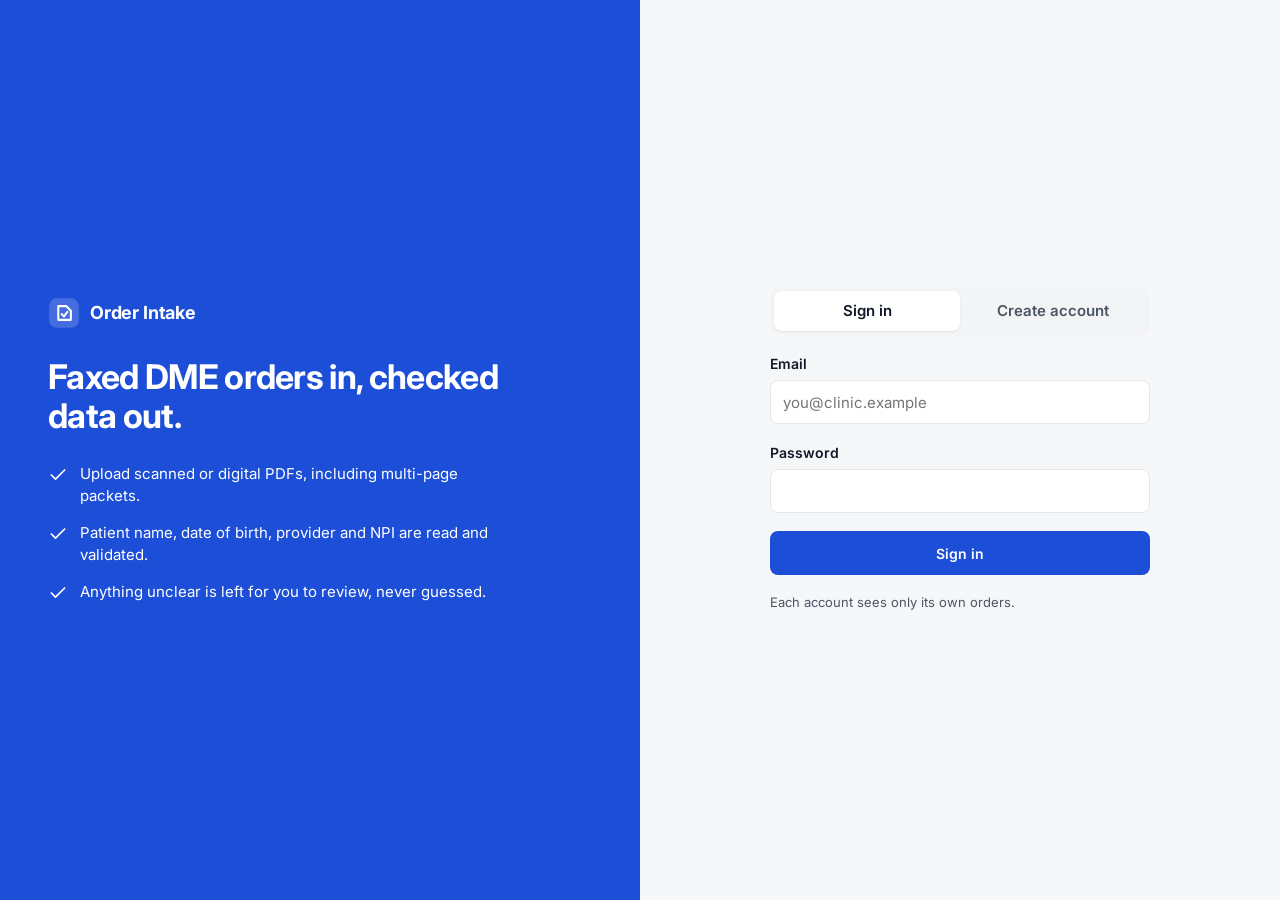
==== frontend/index.html @ 345f1b74 "Add working browser UI with real sign-in, orders, upload and review - Plain-JS frontend served by Fa" ====
<!doctype html>
<html lang="en">
<head>
<meta charset="utf-8">
<meta name="viewport" content="width=device-width, initial-scale=1">
<title>Order Intake</title>
<link rel="preconnect" href="https://fonts.googleapis.com">
<link href="https://fonts.googleapis.com/css2?family=Inter:wght@400;500;600;700&family=IBM+Plex+Mono:wght@400;500&display=swap" rel="stylesheet">
<link rel="stylesheet" href="styles.css">
</head>
<body>

<!-- ============ SIGN IN ============ -->
<section class="screen" id="signin" aria-label="Sign in">
  <div class="auth">
    <div class="side">
      <div class="brand" style="font-size:18px">
        <svg width="32" height="32" viewBox="0 0 28 28" fill="none" aria-hidden="true"><rect x="1" y="1" width="26" height="26" rx="7" fill="currentColor" opacity=".18"/><path d="M9 8h7l4 4v8H9z" stroke="currentColor" stroke-width="1.8" stroke-linejoin="round"/><path d="M12 15l2 2 3-4" stroke="currentColor" stroke-width="1.8" stroke-linecap="round" stroke-linejoin="round"/></svg>
        Order Intake
      </div>
      <h2>Faxed DME orders in, checked data out.</h2>
      <ul>
        <li><svg width="20" height="20" viewBox="0 0 24 24" fill="none" stroke="currentColor" stroke-width="2" stroke-linecap="round" stroke-linejoin="round" aria-hidden="true" style="flex:none;margin-top:2px"><path d="M20 6 9 17l-5-5"/></svg>Upload scanned or digital PDFs, including multi-page packets.</li>
        <li><svg width="20" height="20" viewBox="0 0 24 24" fill="none" stroke="currentColor" stroke-width="2" stroke-linecap="round" stroke-linejoin="round" aria-hidden="true" style="flex:none;margin-top:2px"><path d="M20 6 9 17l-5-5"/></svg>Patient name, date of birth, provider and NPI are read and validated.</li>
        <li><svg width="20" height="20" viewBox="0 0 24 24" fill="none" stroke="currentColor" stroke-width="2" stroke-linecap="round" stroke-linejoin="round" aria-hidden="true" style="flex:none;margin-top:2px"><path d="M20 6 9 17l-5-5"/></svg>Anything unclear is left for you to review, never guessed.</li>
      </ul>
    </div>
    <div class="form">
      <form id="authForm" novalidate aria-label="Sign in form">
        <div class="seg" role="tablist" aria-label="Account">
          <button type="button" role="tab" aria-selected="true" id="tabIn">Sign in</button>
          <button type="button" role="tab" aria-selected="false" id="tabUp">Create account</button>
        </div>
        <p class="formerr" id="authErr" role="alert" hidden></p>
        <div class="field" id="emField">
          <label for="em">Email</label>
          <input id="em" name="email" type="email" autocomplete="email" placeholder="you@clinic.example" aria-describedby="emErr">
          <span class="err" id="emErr" hidden></span>
        </div>
        <div class="field" id="pwField">
          <label for="pw">Password</label>
          <input id="pw" name="password" type="password" autocomplete="current-password" aria-describedby="pwErr pwHint">
          <span class="err" id="pwErr" hidden></span>
          <p class="hint" id="pwHint" hidden>At least 8 characters.</p>
        </div>
        <button class="btn btn-primary" type="submit" id="authBtn">Sign in</button>
        <p class="hint">Each account sees only its own orders.</p>
      </form>
    </div>
  </div>
</section>

<!-- ============ APP SHELL ============ -->
<div id="shell" hidden>
  <header class="topbar"><div class="wrap">
    <div class="brand">
      <svg width="28" height="28" viewBox="0 0 28 28" fill="none" aria-hidden="true"><rect x="1" y="1" width="26" height="26" rx="7" fill="var(--accent)"/><path d="M9 8h7l4 4v8H9z" stroke="#fff" stroke-width="1.8" stroke-linejoin="round"/><path d="M12 15l2 2 3-4" stroke="#fff" stroke-width="1.8" stroke-linecap="round" stroke-linejoin="round"/></svg>
      Order Intake
    </div>
    <nav aria-label="Account"><span id="who"></span><button type="button" class="linkbtn" id="signOut">Sign out</button></nav>
  </div></header>

  <!-- ORDERS -->
  <section class="screen" id="orders" aria-label="Orders">
    <main><div class="wrap stack">
      <div class="head">
        <div><h1>Orders</h1><p class="sub">Upload a faxed order and check what was read before it goes to billing.</p></div>
        <button class="btn btn-secondary" type="button" id="newManual">New order manually</button>
      </div>

      <div class="drop" id="drop">
        <div class="ico" id="dropIco"><svg width="26" height="26" viewBox="0 0 24 24" fill="none" stroke="currentColor" stroke-width="1.8" stroke-linecap="round" stroke-linejoin="round" aria-hidden="true"><path d="M12 16V4"/><path d="M7 9l5-5 5 5"/><path d="M4 16v3a1 1 0 0 0 1 1h14a1 1 0 0 0 1-1v-3"/></svg></div>
        <div class="txt" aria-live="polite"><p class="t1" id="dropTitle">Drop an order PDF here</p><p class="t2" id="dropSub">Scanned faxes and multi-page packets work. PDF only, up to 20 MB and 100 pages.</p></div>
        <label class="btn btn-primary filelabel" id="chooseBtn">Choose PDF<input type="file" accept="application/pdf,.pdf" id="file"></label>
      </div>

      <div class="card" style="overflow:hidden">
        <div class="tabs" role="tablist" aria-label="Filter by status" id="tabs"></div>
        <div class="tablebox">
          <table>
            <thead><tr><th scope="col">Patient</th><th scope="col">Date of birth</th><th scope="col">Ordering provider</th><th scope="col">NPI</th><th scope="col">Source</th><th scope="col">Status</th><th scope="col"><span class="sr">Actions</span></th></tr></thead>
            <tbody id="rows"></tbody>
          </table>
        </div>
        <p class="empty" id="empty" hidden></p>
      </div>
    </div></main>
  </section>

  <!-- REVIEW / EDIT -->
  <section class="screen" id="review" aria-label="Review order">
    <main><div class="wrap stack">
      <div class="head">
        <div>
          <button type="button" class="linkbtn" data-go="orders">← All orders</button>
          <h1 style="margin-top:8px"><span id="rvTitle">Order</span> <span class="pill" id="rvPill" style="vertical-align:middle;margin-left:8px"></span></h1>
          <p class="sub" id="rvSub"></p>
        </div>
      </div>

      <div class="banner" role="status" id="rvBanner" hidden>
        <svg width="20" height="20" viewBox="0 0 24 24" fill="none" stroke="currentColor" stroke-width="2" stroke-linecap="round" stroke-linejoin="round" aria-hidden="true" style="flex:none;margin-top:2px"><path d="M12 9v4"/><path d="M12 17h.01"/><path d="M10.3 3.9 1.8 18a2 2 0 0 0 1.7 3h17a2 2 0 0 0 1.7-3L13.7 3.9a2 2 0 0 0-3.4 0z"/></svg>
        <div><p style="font-weight:600" id="rvBannerTitle"></p><p style="font-size:14px" id="rvBannerText"></p></div>
      </div>

      <div class="split">
        <div class="card docpane" aria-label="Uploaded document" id="docPane">
          <iframe class="docframe" id="docFrame" title="Uploaded PDF" hidden></iframe>
          <div class="page" id="docPlaceholder">The original PDF is shown here right after upload. It isn't stored on the server.</div>
        </div>

        <form class="card fields" id="orderForm" novalidate aria-label="Order fields">
          <p class="formerr" id="formErr" role="alert" hidden></p>
          <h2 style="margin:0;font-size:18px">Patient</h2>
          <div class="grid2" id="grpPatient"></div>
          <div id="grpDob"></div>
          <h2 style="margin:8px 0 0;font-size:18px">Ordering provider</h2>
          <div id="grpProvider" class="stack" style="gap:20px"></div>
          <div class="actions">
            <button class="btn btn-danger" type="button" id="delBtn">Delete order</button>
            <div style="display:flex;gap:12px;flex-wrap:wrap">
              <button class="btn btn-secondary" type="button" data-go="orders">Cancel</button>
              <button class="btn btn-primary" type="submit" id="saveBtn">Save changes</button>
            </div>
          </div>
        </form>
      </div>
    </div></main>
  </section>
</div>

<div class="toast" id="toast" role="status" hidden></div>
<script src="app.js"></script>
</body>
</html>
---- frontend/styles.css ----
:root{
  --bg:#F6F7F9; --surface:#FFFFFF; --ink:#111827; --muted:#4B5563; --line:#E5E7EB; --line-soft:#F0F1F3;
  --accent:#1D4ED8; --accent-ink:#1E3A8A; --accent-soft:#EEF2FF; --accent-ring:#C7D2FE;
  --ok-bg:#DCFCE7; --ok-fg:#166534; --warn-bg:#FEF3C7; --warn-fg:#92400E; --warn-line:#F59E0B;
  --err-bg:#FEE2E2; --err-fg:#991B1B; --draft-bg:#F3F4F6; --draft-fg:#374151; --flag:#B45309;
}
@media (prefers-color-scheme: dark){
  :root:not([data-theme="light"]){
    --bg:#0F1115; --surface:#171A21; --ink:#F3F4F6; --muted:#A1A8B5; --line:#2A2F3A; --line-soft:#222731;
    --accent:#7AA2FF; --accent-ink:#A9C1FF; --accent-soft:#1C2540; --accent-ring:#33457A;
    --ok-bg:#12301F; --ok-fg:#86EFAC; --warn-bg:#3A2A0C; --warn-fg:#FCD34D; --warn-line:#D97706;
    --err-bg:#3B1515; --err-fg:#FCA5A5; --draft-bg:#252A33; --draft-fg:#D1D5DB; --flag:#FBBF24;
  }
}
:root[data-theme="dark"]{
  --bg:#0F1115; --surface:#171A21; --ink:#F3F4F6; --muted:#A1A8B5; --line:#2A2F3A; --line-soft:#222731;
  --accent:#7AA2FF; --accent-ink:#A9C1FF; --accent-soft:#1C2540; --accent-ring:#33457A;
  --ok-bg:#12301F; --ok-fg:#86EFAC; --warn-bg:#3A2A0C; --warn-fg:#FCD34D; --warn-line:#D97706;
  --err-bg:#3B1515; --err-fg:#FCA5A5; --draft-bg:#252A33; --draft-fg:#D1D5DB; --flag:#FBBF24;
}
*{box-sizing:border-box}
body{margin:0;background:var(--bg);color:var(--ink);font:15px/1.5 Inter,system-ui,sans-serif}
a{color:var(--accent)} a:hover{color:var(--accent-ink)}
.mono{font-family:'IBM Plex Mono',ui-monospace,monospace}
.wrap{max-width:1280px;margin:0 auto;padding:0 32px}
@media (max-width:640px){.wrap{padding:0 16px}}
.btn{height:44px;padding:0 18px;border-radius:8px;font:inherit;font-size:14px;font-weight:600;cursor:pointer;display:inline-flex;align-items:center;justify-content:center;gap:8px;text-decoration:none}
.btn-primary{background:var(--accent);color:#fff;border:0}
:root[data-theme="dark"] .btn-primary{color:#0F1115}
@media (prefers-color-scheme: dark){:root:not([data-theme="light"]) .btn-primary{color:#0F1115}}
.btn-secondary{background:var(--surface);color:var(--ink);border:1px solid var(--line)}
.btn-danger{background:transparent;color:var(--err-fg);border:1px solid var(--line)}
.card{background:var(--surface);border:1px solid var(--line);border-radius:12px}
.pill{display:inline-flex;align-items:center;gap:6px;padding:4px 10px;border-radius:999px;font-size:12px;font-weight:600;white-space:nowrap}
.pill::before{content:"";width:6px;height:6px;border-radius:3px;background:currentColor}
.ready{background:var(--ok-bg);color:var(--ok-fg)} .needs_review{background:var(--warn-bg);color:var(--warn-fg)} .draft{background:var(--draft-bg);color:var(--draft-fg)}
.sr{position:absolute;width:1px;height:1px;overflow:hidden;clip:rect(0 0 0 0)}

/* screen switcher (design-review only) */
.switcher{position:sticky;top:0;z-index:5;background:var(--ink);color:var(--bg)}
.switcher .wrap{display:flex;flex-wrap:wrap;align-items:center;gap:8px;padding-top:8px;padding-bottom:8px}
.switcher span{font-size:12px;font-weight:600;letter-spacing:.04em;text-transform:uppercase;opacity:.7;margin-right:8px}
.switcher button{height:32px;padding:0 12px;border-radius:6px;border:0;background:transparent;color:inherit;font:inherit;font-size:13px;font-weight:600;cursor:pointer}
.switcher button[aria-selected="true"]{background:var(--bg);color:var(--ink)}
.screen{display:none} .screen.on{display:block}

/* app header */
.topbar{background:var(--surface);border-bottom:1px solid var(--line)}
.topbar .wrap{display:flex;flex-wrap:wrap;align-items:center;justify-content:space-between;gap:16px;padding-top:14px;padding-bottom:14px}
.brand{display:flex;align-items:center;gap:10px;font-weight:700;font-size:16px;letter-spacing:-.01em}
.topbar nav{display:flex;align-items:center;gap:20px;font-size:14px;color:var(--muted)}

main{padding:32px 0 64px}
.stack{display:flex;flex-direction:column;gap:24px}
.head{display:flex;flex-wrap:wrap;align-items:flex-end;justify-content:space-between;gap:16px}
h1{margin:0;font-size:28px;font-weight:700;letter-spacing:-.02em}
.sub{margin:4px 0 0;color:var(--muted)}

.drop{border:2px dashed var(--accent-ring);border-radius:12px;background:var(--surface);padding:28px;display:flex;flex-wrap:wrap;align-items:center;gap:20px}
.drop.over{background:var(--accent-soft);border-color:var(--accent)}
.drop .ico{width:52px;height:52px;border-radius:12px;background:var(--accent-soft);display:flex;align-items:center;justify-content:center;flex:none;color:var(--accent)}
.drop .txt{flex:999 1 320px}
.drop p{margin:0}
.drop .t1{font-weight:600;font-size:16px} .drop .t2{font-size:14px;color:var(--muted)}
.filelabel{position:relative}
.filelabel input{position:absolute;inset:0;opacity:0;cursor:pointer}

.tabs{display:flex;flex-wrap:wrap;gap:4px;padding:12px 16px;border-bottom:1px solid var(--line)}
.tabs button{height:36px;padding:0 14px;border-radius:8px;border:0;background:transparent;color:var(--muted);font:inherit;font-size:14px;font-weight:600;cursor:pointer}
.tabs button[aria-selected="true"]{background:var(--accent-soft);color:var(--accent)}
.tabs .n{font-weight:500;opacity:.75;margin-left:4px}
.tablebox{overflow-x:auto}
table{width:100%;min-width:880px;border-collapse:collapse;font-size:14px}
th{text-align:left;color:var(--muted);font-size:12px;text-transform:uppercase;letter-spacing:.04em;font-weight:600;padding:12px 16px}
td{padding:14px 16px;border-top:1px solid var(--line-soft)}
td.flag{color:var(--flag);font-weight:500}
.empty{margin:0;padding:32px 16px;text-align:center;color:var(--muted)}

/* review */
.banner{display:flex;flex-wrap:wrap;gap:12px;align-items:flex-start;padding:16px 18px;border-radius:12px;background:var(--warn-bg);color:var(--warn-fg);border:1px solid var(--warn-line)}
.banner p{margin:0}
.split{display:flex;flex-wrap:wrap;gap:24px;align-items:flex-start}
.docpane{flex:1 1 420px;min-width:0;padding:16px;display:flex;flex-direction:column;gap:12px}
.page{aspect-ratio:8.5/11;border-radius:8px;background:repeating-linear-gradient(0deg,var(--line-soft) 0 1px,transparent 1px 22px),var(--bg);border:1px solid var(--line);display:flex;align-items:center;justify-content:center;color:var(--muted);font-size:14px;text-align:center;padding:24px}
.thumbs{display:flex;gap:8px}
.thumbs button{width:56px;height:72px;border-radius:6px;border:1px solid var(--line);background:var(--bg);font:inherit;font-size:12px;color:var(--muted);cursor:pointer}
.thumbs button[aria-current="true"]{border:2px solid var(--accent);color:var(--accent);font-weight:600}
.fields{flex:999 1 480px;min-width:0;padding:24px;display:flex;flex-direction:column;gap:20px}
.field{display:flex;flex-direction:column;gap:6px}
.field .row{display:flex;justify-content:space-between;align-items:center;gap:12px}
.field label{font-size:14px;font-weight:600}
.field input{height:44px;padding:0 12px;border-radius:8px;border:1px solid var(--line);background:var(--surface);color:var(--ink);font:inherit;font-size:15px}
.field input:focus{outline:2px solid var(--accent);outline-offset:1px}
.field.bad input{border-color:var(--warn-line);background:var(--warn-bg)}
.field .src{font-size:13px;color:var(--muted)}
.field .issue{font-size:13px;color:var(--warn-fg);font-weight:500}
.tag{font-size:12px;font-weight:600;padding:2px 8px;border-radius:999px}
.tag.ok{background:var(--ok-bg);color:var(--ok-fg)} .tag.miss{background:var(--warn-bg);color:var(--warn-fg)} .tag.err{background:var(--err-bg);color:var(--err-fg)}
.grid2{display:grid;grid-template-columns:repeat(2,minmax(0,1fr));gap:16px}
@media (max-width:560px){.grid2{grid-template-columns:minmax(0,1fr)}}
.actions{display:flex;flex-wrap:wrap;gap:12px;justify-content:space-between;border-top:1px solid var(--line);padding-top:20px}

/* sign in */
.auth{min-height:calc(100vh - 48px);display:flex;flex-wrap:wrap}
.auth .side{flex:1 1 420px;background:var(--accent);color:#fff;padding:64px 48px;display:flex;flex-direction:column;justify-content:center;gap:28px}
:root[data-theme="dark"] .auth .side{background:var(--accent-soft);color:var(--ink)}
@media (prefers-color-scheme: dark){:root:not([data-theme="light"]) .auth .side{background:var(--accent-soft);color:var(--ink)}}
.auth .side h2{margin:0;font-size:34px;line-height:1.15;letter-spacing:-.02em;max-width:460px}
.auth .side ul{margin:0;padding:0;list-style:none;display:flex;flex-direction:column;gap:14px;max-width:460px}
.auth .side li{display:flex;gap:12px;align-items:flex-start}
.auth .form{flex:1 1 420px;display:flex;align-items:center;justify-content:center;padding:48px 24px}
.auth form{width:100%;max-width:380px;display:flex;flex-direction:column;gap:18px}
.seg{display:grid;grid-template-columns:repeat(2,minmax(0,1fr));background:var(--draft-bg);border-radius:10px;padding:4px}
.seg button{height:40px;border:0;border-radius:8px;background:transparent;color:var(--muted);font:inherit;font-weight:600;cursor:pointer}
.seg button[aria-selected="true"]{background:var(--surface);color:var(--ink);box-shadow:0 1px 2px rgba(0,0,0,.08)}
.hint{font-size:13px;color:var(--muted);margin:0}

/* ---- live app additions ---- */
.auth{min-height:100vh}
.formerr{margin:0;padding:10px 12px;border-radius:8px;background:var(--err-bg);color:var(--err-fg);font-size:14px;font-weight:500}
.field .err{font-size:13px;color:var(--err-fg);font-weight:500}
.field.invalid input{border-color:var(--err-fg)}
.btn[disabled]{opacity:.6;cursor:progress}
.drop.busy{opacity:.8}
.spinner{width:18px;height:18px;border-radius:50%;border:2px solid currentColor;border-right-color:transparent;animation:spin .8s linear infinite;flex:none}
@keyframes spin{to{transform:rotate(360deg)}}
.toast{position:fixed;left:50%;bottom:24px;transform:translateX(-50%);background:var(--ink);color:var(--bg);padding:12px 18px;border-radius:10px;font-size:14px;font-weight:500;z-index:20;max-width:calc(100% - 32px)}
.docframe{width:100%;aspect-ratio:8.5/11;border:1px solid var(--line);border-radius:8px;background:var(--bg)}
.banner.ok{background:var(--ok-bg);color:var(--ok-fg);border-color:var(--ok-fg)}
.linkbtn{background:none;border:0;padding:0;font:inherit;font-size:14px;font-weight:600;color:var(--accent);cursor:pointer}
.linkbtn:hover{color:var(--accent-ink)}
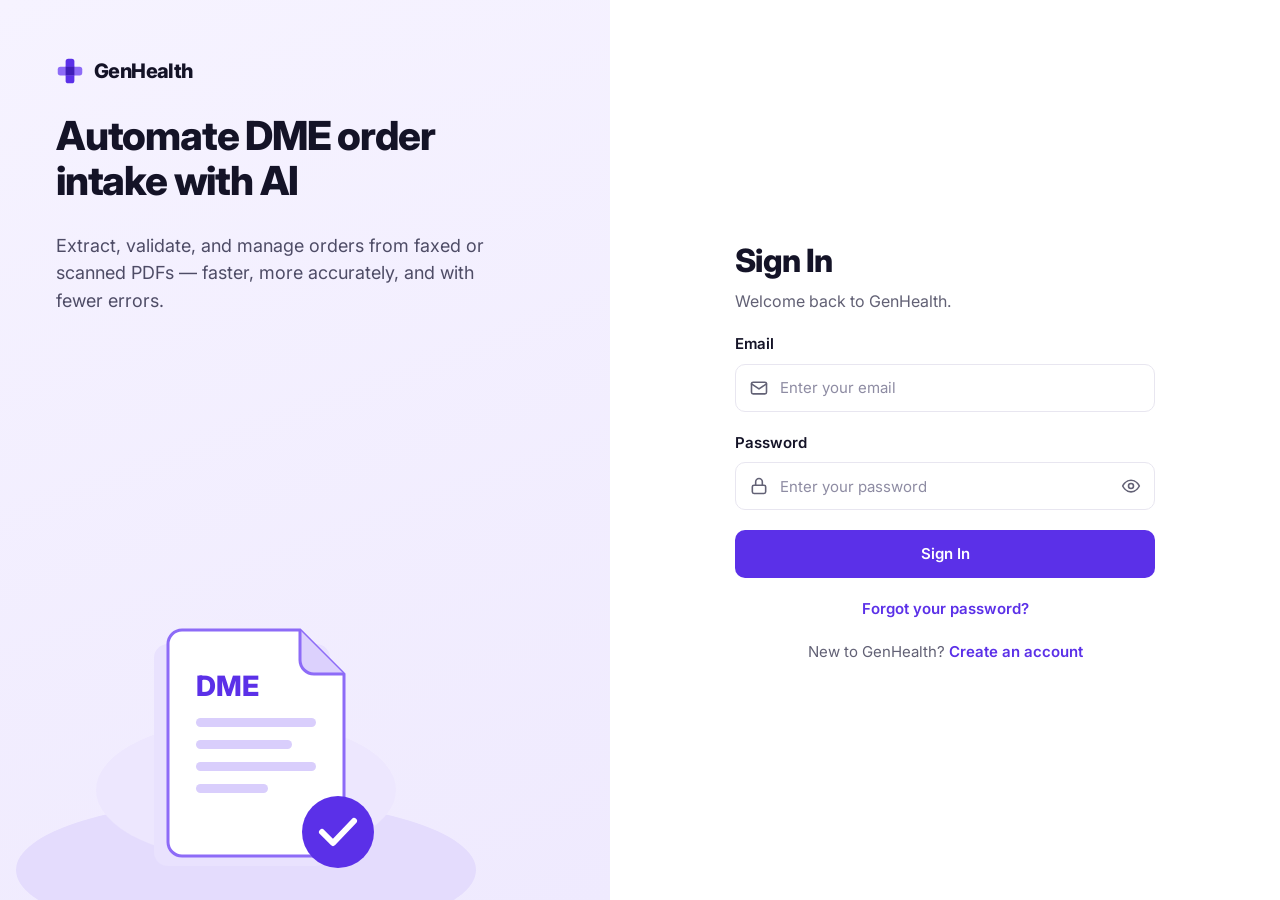
==== commit bf91f9fa: "Implement GenHealth UI design: sidebar app, dashboard, orders, upload, review - Sign in / create acc" ====
--- a/frontend/index.html
+++ b/frontend/index.html
@@ -3,130 +3,295 @@
 <head>
 <meta charset="utf-8">
 <meta name="viewport" content="width=device-width, initial-scale=1">
-<title>Order Intake</title>
+<title>GenHealth · Order Intake</title>
+<link rel="icon" href="data:image/svg+xml,%3Csvg xmlns='http://www.w3.org/2000/svg' viewBox='0 0 32 32'%3E%3Crect x='11' y='2' width='10' height='28' rx='3' fill='%235B30E8'/%3E%3Crect x='2' y='11' width='28' height='10' rx='3' fill='%238D6BF7'/%3E%3Crect x='11' y='11' width='10' height='10' fill='%233F1DB8'/%3E%3C/svg%3E">
 <link rel="preconnect" href="https://fonts.googleapis.com">
-<link href="https://fonts.googleapis.com/css2?family=Inter:wght@400;500;600;700&family=IBM+Plex+Mono:wght@400;500&display=swap" rel="stylesheet">
+<link rel="preconnect" href="https://fonts.gstatic.com" crossorigin>
+<link href="https://fonts.googleapis.com/css2?family=Inter:wght@400;500;600;700;800&family=IBM+Plex+Mono:wght@400;500&display=swap" rel="stylesheet">
 <link rel="stylesheet" href="styles.css">
 </head>
 <body>
 
-<!-- ============ SIGN IN ============ -->
-<section class="screen" id="signin" aria-label="Sign in">
-  <div class="auth">
-    <div class="side">
-      <div class="brand" style="font-size:18px">
-        <svg width="32" height="32" viewBox="0 0 28 28" fill="none" aria-hidden="true"><rect x="1" y="1" width="26" height="26" rx="7" fill="currentColor" opacity=".18"/><path d="M9 8h7l4 4v8H9z" stroke="currentColor" stroke-width="1.8" stroke-linejoin="round"/><path d="M12 15l2 2 3-4" stroke="currentColor" stroke-width="1.8" stroke-linecap="round" stroke-linejoin="round"/></svg>
-        Order Intake
-      </div>
-      <h2>Faxed DME orders in, checked data out.</h2>
-      <ul>
-        <li><svg width="20" height="20" viewBox="0 0 24 24" fill="none" stroke="currentColor" stroke-width="2" stroke-linecap="round" stroke-linejoin="round" aria-hidden="true" style="flex:none;margin-top:2px"><path d="M20 6 9 17l-5-5"/></svg>Upload scanned or digital PDFs, including multi-page packets.</li>
-        <li><svg width="20" height="20" viewBox="0 0 24 24" fill="none" stroke="currentColor" stroke-width="2" stroke-linecap="round" stroke-linejoin="round" aria-hidden="true" style="flex:none;margin-top:2px"><path d="M20 6 9 17l-5-5"/></svg>Patient name, date of birth, provider and NPI are read and validated.</li>
-        <li><svg width="20" height="20" viewBox="0 0 24 24" fill="none" stroke="currentColor" stroke-width="2" stroke-linecap="round" stroke-linejoin="round" aria-hidden="true" style="flex:none;margin-top:2px"><path d="M20 6 9 17l-5-5"/></svg>Anything unclear is left for you to review, never guessed.</li>
-      </ul>
-    </div>
-    <div class="form">
-      <form id="authForm" novalidate aria-label="Sign in form">
-        <div class="seg" role="tablist" aria-label="Account">
-          <button type="button" role="tab" aria-selected="true" id="tabIn">Sign in</button>
-          <button type="button" role="tab" aria-selected="false" id="tabUp">Create account</button>
-        </div>
-        <p class="formerr" id="authErr" role="alert" hidden></p>
-        <div class="field" id="emField">
-          <label for="em">Email</label>
-          <input id="em" name="email" type="email" autocomplete="email" placeholder="you@clinic.example" aria-describedby="emErr">
-          <span class="err" id="emErr" hidden></span>
-        </div>
-        <div class="field" id="pwField">
-          <label for="pw">Password</label>
-          <input id="pw" name="password" type="password" autocomplete="current-password" aria-describedby="pwErr pwHint">
-          <span class="err" id="pwErr" hidden></span>
-          <p class="hint" id="pwHint" hidden>At least 8 characters.</p>
-        </div>
-        <button class="btn btn-primary" type="submit" id="authBtn">Sign in</button>
-        <p class="hint">Each account sees only its own orders.</p>
-      </form>
-    </div>
+<!-- ======================= SIGN IN ======================= -->
+<section class="auth" id="v-signin" hidden>
+  <div class="auth-art">
+    <div class="brand" data-logo>GenHealth</div>
+    <h1>Automate DME order intake with AI</h1>
+    <p>Extract, validate, and manage orders from faxed or scanned PDFs — faster, more accurately, and with fewer errors.</p>
+    <svg class="illus" viewBox="0 0 440 300" aria-hidden="true">
+      <ellipse cx="190" cy="270" rx="230" ry="70" fill="#E4DCFD"/>
+      <ellipse cx="190" cy="190" rx="150" ry="70" fill="#EDE7FE"/>
+      <rect x="112" y="34" width="176" height="222" rx="14" fill="#E9E2FE" transform="translate(-14 10)"/>
+      <path d="M126 30h118l44 44v168a14 14 0 0 1-14 14H126a14 14 0 0 1-14-14V44a14 14 0 0 1 14-14z" fill="#FFFFFF" stroke="#8D6BF7" stroke-width="3"/>
+      <path d="M244 30v30a14 14 0 0 0 14 14h30" fill="#DCD1FD" stroke="#8D6BF7" stroke-width="3" stroke-linejoin="round"/>
+      <text x="140" y="96" font-family="Inter, sans-serif" font-weight="800" font-size="28" fill="#5B30E8">DME</text>
+      <rect x="140" y="118" width="120" height="9" rx="4.5" fill="#D9CEFC"/>
+      <rect x="140" y="140" width="96" height="9" rx="4.5" fill="#D9CEFC"/>
+      <rect x="140" y="162" width="120" height="9" rx="4.5" fill="#D9CEFC"/>
+      <rect x="140" y="184" width="72" height="9" rx="4.5" fill="#D9CEFC"/>
+      <circle cx="282" cy="232" r="36" fill="#5B30E8"/>
+      <path d="M266 232l11 11 21-22" fill="none" stroke="#FFFFFF" stroke-width="6" stroke-linecap="round" stroke-linejoin="round"/>
+    </svg>
+  </div>
+  <div class="auth-form">
+    <form id="f-signin" novalidate aria-labelledby="signin-h">
+      <div><h2 id="signin-h">Sign In</h2><p class="lead">Welcome back to GenHealth.</p></div>
+      <p class="formerr" id="si-err" role="alert" hidden></p>
+      <div class="field" id="si-email-f">
+        <label for="si-email">Email</label>
+        <div class="inwrap"><i data-icon="mail" class="lead-ic"></i><input class="input has-lead" id="si-email" type="email" autocomplete="email" placeholder="Enter your email" aria-describedby="si-email-e"></div>
+        <span class="err" id="si-email-e" hidden></span>
+      </div>
+      <div class="field" id="si-pw-f">
+        <label for="si-pw">Password</label>
+        <div class="inwrap"><i data-icon="lock" class="lead-ic"></i><input class="input has-lead has-trail" id="si-pw" type="password" autocomplete="current-password" placeholder="Enter your password" aria-describedby="si-pw-e"><button type="button" class="ghostbtn trail" data-reveal="si-pw" aria-label="Show password"><i data-icon="eye"></i></button></div>
+        <span class="err" id="si-pw-e" hidden></span>
+      </div>
+      <button class="btn btn-primary btn-block" type="submit" id="si-btn">Sign In</button>
+      <p class="auth-foot"><button type="button" class="linkbtn" id="forgot" style="font-size:15px">Forgot your password?</button></p>
+      <p class="formnote" id="forgot-note" hidden>Password reset by email isn't part of this MVP. Ask your administrator to reset your account, or create a new one.</p>
+      <p class="auth-foot">New to GenHealth? <a href="#/signup" style="font-weight:600">Create an account</a></p>
+    </form>
   </div>
 </section>
 
-<!-- ============ APP SHELL ============ -->
-<div id="shell" hidden>
-  <header class="topbar"><div class="wrap">
-    <div class="brand">
-      <svg width="28" height="28" viewBox="0 0 28 28" fill="none" aria-hidden="true"><rect x="1" y="1" width="26" height="26" rx="7" fill="var(--accent)"/><path d="M9 8h7l4 4v8H9z" stroke="#fff" stroke-width="1.8" stroke-linejoin="round"/><path d="M12 15l2 2 3-4" stroke="#fff" stroke-width="1.8" stroke-linecap="round" stroke-linejoin="round"/></svg>
-      Order Intake
+<!-- ======================= SIGN UP ======================= -->
+<section class="auth" id="v-signup" hidden>
+  <div class="auth-art">
+    <div class="brand" data-logo>GenHealth</div>
+    <h1>Create your GenHealth account</h1>
+    <p>Start automating DME order intake with AI in minutes.</p>
+    <svg class="illus" viewBox="0 0 440 300" aria-hidden="true">
+      <ellipse cx="200" cy="280" rx="230" ry="60" fill="#E4DCFD"/>
+      <rect x="82" y="92" width="236" height="150" rx="14" fill="#F7F5FF" stroke="#8D6BF7" stroke-width="3"/>
+      <rect x="96" y="106" width="208" height="122" rx="6" fill="#EFEAFE"/>
+      <path d="M58 250h284l-18 18H76z" fill="#B9A6FA"/>
+      <rect x="40" y="244" width="320" height="10" rx="5" fill="#8D6BF7"/>
+      <path d="M160 52h70l30 30v110a10 10 0 0 1-10 10H160a10 10 0 0 1-10-10V62a10 10 0 0 1 10-10z" fill="#FFFFFF" stroke="#8D6BF7" stroke-width="3"/>
+      <path d="M230 52v22a8 8 0 0 0 8 8h22" fill="#DCD1FD" stroke="#8D6BF7" stroke-width="3" stroke-linejoin="round"/>
+      <text x="168" y="104" font-family="Inter, sans-serif" font-weight="800" font-size="22" fill="#5B30E8">DME</text>
+      <rect x="168" y="120" width="72" height="7" rx="3.5" fill="#D9CEFC"/>
+      <rect x="168" y="136" width="58" height="7" rx="3.5" fill="#D9CEFC"/>
+      <rect x="168" y="152" width="72" height="7" rx="3.5" fill="#D9CEFC"/>
+      <circle cx="262" cy="196" r="26" fill="#5B30E8"/>
+      <path d="M262 208v-24M252 194l10-10 10 10" fill="none" stroke="#FFFFFF" stroke-width="4.5" stroke-linecap="round" stroke-linejoin="round"/>
+      <path d="M284 40l-6 14M302 56l-14 6M296 32l-4 8" stroke="#8D6BF7" stroke-width="4" stroke-linecap="round"/>
+    </svg>
+  </div>
+  <div class="auth-form">
+    <form id="f-signup" novalidate aria-labelledby="signup-h">
+      <div><h2 id="signup-h">Create Account</h2><p class="lead">Get started with GenHealth.</p></div>
+      <p class="formerr" id="su-err" role="alert" hidden></p>
+      <div class="field" id="su-email-f">
+        <label for="su-email">Email</label>
+        <div class="inwrap"><i data-icon="mail" class="lead-ic"></i><input class="input has-lead" id="su-email" type="email" autocomplete="email" placeholder="Enter your email" aria-describedby="su-email-e"></div>
+        <span class="err" id="su-email-e" hidden></span>
+      </div>
+      <div class="field" id="su-pw-f">
+        <label for="su-pw">Password</label>
+        <div class="inwrap"><i data-icon="lock" class="lead-ic"></i><input class="input has-lead has-trail" id="su-pw" type="password" autocomplete="new-password" placeholder="Create a password" aria-describedby="su-pw-e su-rule"><button type="button" class="ghostbtn trail" data-reveal="su-pw" aria-label="Show password"><i data-icon="eye"></i></button></div>
+        <span class="err" id="su-pw-e" hidden></span>
+      </div>
+      <div class="field" id="su-pw2-f">
+        <label for="su-pw2">Confirm Password</label>
+        <div class="inwrap"><i data-icon="lock" class="lead-ic"></i><input class="input has-lead has-trail" id="su-pw2" type="password" autocomplete="new-password" placeholder="Confirm your password" aria-describedby="su-pw2-e"><button type="button" class="ghostbtn trail" data-reveal="su-pw2" aria-label="Show password"><i data-icon="eye"></i></button></div>
+        <span class="err" id="su-pw2-e" hidden></span>
+      </div>
+      <p class="rule" id="su-rule">Use at least 8 characters with a letter, number, and symbol.</p>
+      <button class="btn btn-primary btn-block" type="submit" id="su-btn">Create Account</button>
+      <p class="auth-foot">Already have an account? <a href="#/signin" style="font-weight:600">Sign In</a></p>
+    </form>
+  </div>
+</section>
+
+<!-- ======================= APP ======================= -->
+<div class="app" id="app" hidden>
+  <aside class="sidebar">
+    <div class="brand" data-logo>GenHealth</div>
+    <nav class="nav" aria-label="Main">
+      <a href="#/dashboard" data-nav="dashboard"><i data-icon="home"></i>Dashboard</a>
+      <a href="#/orders" data-nav="orders"><i data-icon="orders"></i>Orders</a>
+      <a href="#/upload" data-nav="upload"><i data-icon="upload"></i>Upload Order</a>
+      <a href="#/settings" data-nav="settings"><i data-icon="settings"></i>Settings</a>
+    </nav>
+    <div class="userchip">
+      <button type="button" id="userBtn" aria-haspopup="menu" aria-expanded="false">
+        <span class="avatar" id="uAvatar"></span>
+        <span class="who"><b id="uName"></b><span id="uEmail"></span></span>
+        <i data-icon="chevDown" class="chev" data-size="16"></i>
+      </button>
+      <div class="menu" id="userMenu" role="menu" hidden>
+        <a href="#/settings" role="menuitem"><i data-icon="settings" data-size="16"></i>Settings</a>
+        <button type="button" role="menuitem" class="danger" id="signOut"><i data-icon="logout" data-size="16"></i>Sign out</button>
+      </div>
     </div>
-    <nav aria-label="Account"><span id="who"></span><button type="button" class="linkbtn" id="signOut">Sign out</button></nav>
-  </div></header>
-
-  <!-- ORDERS -->
-  <section class="screen" id="orders" aria-label="Orders">
-    <main><div class="wrap stack">
-      <div class="head">
-        <div><h1>Orders</h1><p class="sub">Upload a faxed order and check what was read before it goes to billing.</p></div>
-        <button class="btn btn-secondary" type="button" id="newManual">New order manually</button>
-      </div>
-
-      <div class="drop" id="drop">
-        <div class="ico" id="dropIco"><svg width="26" height="26" viewBox="0 0 24 24" fill="none" stroke="currentColor" stroke-width="1.8" stroke-linecap="round" stroke-linejoin="round" aria-hidden="true"><path d="M12 16V4"/><path d="M7 9l5-5 5 5"/><path d="M4 16v3a1 1 0 0 0 1 1h14a1 1 0 0 0 1-1v-3"/></svg></div>
-        <div class="txt" aria-live="polite"><p class="t1" id="dropTitle">Drop an order PDF here</p><p class="t2" id="dropSub">Scanned faxes and multi-page packets work. PDF only, up to 20 MB and 100 pages.</p></div>
-        <label class="btn btn-primary filelabel" id="chooseBtn">Choose PDF<input type="file" accept="application/pdf,.pdf" id="file"></label>
-      </div>
-
-      <div class="card" style="overflow:hidden">
-        <div class="tabs" role="tablist" aria-label="Filter by status" id="tabs"></div>
+  </aside>
+
+  <main class="main" id="main">
+    <!-- DASHBOARD -->
+    <section class="view" id="v-dashboard" hidden aria-labelledby="dash-h">
+      <div class="pagehead">
+        <div><h1 id="dash-h">Dashboard</h1><p class="sub">An overview of your order intake.</p></div>
+        <a class="btn btn-primary" href="#/upload"><i data-icon="plus" data-size="18"></i>Upload Order</a>
+      </div>
+      <div class="stats" id="dash-stats"></div>
+      <div class="two">
+        <div class="card panel">
+          <h2>Needs your review <a href="#/orders?status=needs_review">View all</a></h2>
+          <ul class="olist" id="dash-review"></ul>
+        </div>
+        <div class="card panel">
+          <h2>Recent orders <a href="#/orders">View all</a></h2>
+          <ul class="olist" id="dash-recent"></ul>
+        </div>
+      </div>
+    </section>
+
+    <!-- ORDERS -->
+    <section class="view" id="v-orders" hidden aria-labelledby="orders-h">
+      <div class="pagehead">
+        <div><h1 id="orders-h">Orders</h1><p class="sub">DME orders extracted from fax or PDF documents.</p></div>
+        <a class="btn btn-primary" href="#/upload"><i data-icon="plus" data-size="18"></i>Upload Order</a>
+      </div>
+      <div class="stats" id="ord-stats"></div>
+      <div class="toolbar">
+        <label class="search"><span class="sr">Search orders</span><i data-icon="search" data-size="18"></i><input type="search" id="ord-q" placeholder="Search by patient, provider, NPI or order ID…" autocomplete="off"></label>
+        <div class="selwrap"><label class="sr" for="ord-status">Status</label>
+          <select class="select" id="ord-status">
+            <option value="">All Status</option><option value="ready">Ready</option><option value="needs_review">Needs Review</option>
+            <option value="processing">In Process</option><option value="draft">Draft</option><option value="failed">Failed</option>
+          </select><i data-icon="chevDown" class="chev" data-size="16"></i></div>
+        <div class="selwrap"><i data-icon="calendar" class="lead-ic" data-size="16"></i><label class="sr" for="ord-days">Date range</label>
+          <select class="select has-lead" id="ord-days">
+            <option value="7">Last 7 days</option><option value="30" selected>Last 30 days</option><option value="90">Last 90 days</option><option value="">All time</option>
+          </select><i data-icon="chevDown" class="chev" data-size="16"></i></div>
+      </div>
+      <div class="card tablecard">
         <div class="tablebox">
           <table>
-            <thead><tr><th scope="col">Patient</th><th scope="col">Date of birth</th><th scope="col">Ordering provider</th><th scope="col">NPI</th><th scope="col">Source</th><th scope="col">Status</th><th scope="col"><span class="sr">Actions</span></th></tr></thead>
-            <tbody id="rows"></tbody>
+            <thead><tr><th scope="col">Order ID</th><th scope="col">Patient</th><th scope="col">Provider</th><th scope="col">Order Date</th><th scope="col">Status</th><th scope="col"><span class="sr">Actions</span></th></tr></thead>
+            <tbody id="ord-rows"></tbody>
           </table>
         </div>
-        <p class="empty" id="empty" hidden></p>
-      </div>
-    </div></main>
-  </section>
-
-  <!-- REVIEW / EDIT -->
-  <section class="screen" id="review" aria-label="Review order">
-    <main><div class="wrap stack">
-      <div class="head">
+        <div class="emptystate" id="ord-empty" hidden></div>
+        <div class="tfoot"><span id="ord-showing" aria-live="polite"></span><div class="pager" id="ord-pager"></div></div>
+      </div>
+    </section>
+
+    <!-- UPLOAD -->
+    <section class="view" id="v-upload" hidden aria-labelledby="up-h">
+      <div class="pagehead">
+        <div><h1 id="up-h">Upload Order</h1><p class="sub">Upload faxed or scanned DME order PDFs. Fields are extracted automatically, then you review them.</p></div>
+      </div>
+      <div class="dropzone" id="drop">
+        <div class="bub"><i data-icon="cloudUp" data-size="30"></i></div>
+        <h2>Drag and drop order PDFs here</h2>
+        <p>Scanned faxes and multi-page packets work. PDF only, up to 20 MB and 100 pages each.</p>
+        <label class="btn btn-primary filelabel"><i data-icon="upload" data-size="18"></i>Choose files<input type="file" id="up-file" accept="application/pdf,.pdf" multiple></label>
+      </div>
+      <div class="card" id="up-card" hidden>
+        <div class="panel" style="padding-bottom:4px"><h2>Uploads this session</h2></div>
+        <ul class="queue" id="up-queue" aria-live="polite"></ul>
+      </div>
+    </section>
+
+    <!-- REVIEW -->
+    <section class="view" id="v-review" hidden aria-labelledby="rv-h">
+      <div class="pagehead">
         <div>
-          <button type="button" class="linkbtn" data-go="orders">← All orders</button>
-          <h1 style="margin-top:8px"><span id="rvTitle">Order</span> <span class="pill" id="rvPill" style="vertical-align:middle;margin-left:8px"></span></h1>
-          <p class="sub" id="rvSub"></p>
-        </div>
-      </div>
-
-      <div class="banner" role="status" id="rvBanner" hidden>
-        <svg width="20" height="20" viewBox="0 0 24 24" fill="none" stroke="currentColor" stroke-width="2" stroke-linecap="round" stroke-linejoin="round" aria-hidden="true" style="flex:none;margin-top:2px"><path d="M12 9v4"/><path d="M12 17h.01"/><path d="M10.3 3.9 1.8 18a2 2 0 0 0 1.7 3h17a2 2 0 0 0 1.7-3L13.7 3.9a2 2 0 0 0-3.4 0z"/></svg>
-        <div><p style="font-weight:600" id="rvBannerTitle"></p><p style="font-size:14px" id="rvBannerText"></p></div>
-      </div>
-
-      <div class="split">
-        <div class="card docpane" aria-label="Uploaded document" id="docPane">
-          <iframe class="docframe" id="docFrame" title="Uploaded PDF" hidden></iframe>
-          <div class="page" id="docPlaceholder">The original PDF is shown here right after upload. It isn't stored on the server.</div>
-        </div>
-
-        <form class="card fields" id="orderForm" novalidate aria-label="Order fields">
-          <p class="formerr" id="formErr" role="alert" hidden></p>
-          <h2 style="margin:0;font-size:18px">Patient</h2>
-          <div class="grid2" id="grpPatient"></div>
-          <div id="grpDob"></div>
-          <h2 style="margin:8px 0 0;font-size:18px">Ordering provider</h2>
-          <div id="grpProvider" class="stack" style="gap:20px"></div>
-          <div class="actions">
-            <button class="btn btn-danger" type="button" id="delBtn">Delete order</button>
-            <div style="display:flex;gap:12px;flex-wrap:wrap">
-              <button class="btn btn-secondary" type="button" data-go="orders">Cancel</button>
-              <button class="btn btn-primary" type="submit" id="saveBtn">Save changes</button>
+          <nav class="crumbs" aria-label="Breadcrumb"><a href="#/orders"><i data-icon="arrowLeft" data-size="16"></i>Orders</a><span aria-hidden="true">/</span><b id="rv-crumb"></b></nav>
+          <h1 id="rv-h">Review Order</h1>
+          <p class="sub" id="rv-sub">Verify the extracted information before saving.</p>
+        </div>
+        <span id="rv-status"></span>
+      </div>
+
+      <div class="review">
+        <div style="display:flex;flex-direction:column;gap:16px;min-width:0">
+          <div class="card statecard" id="rv-processing" hidden>
+            <span class="spinner lg" aria-hidden="true"></span>
+            <h2>Reading the document…</h2>
+            <p>Patient and provider details are being extracted and checked. This page updates automatically, usually within a minute.</p>
+          </div>
+          <div class="card statecard" id="rv-failed" hidden>
+            <i data-icon="xCircle" data-size="40" style="color:var(--err)"></i>
+            <h2>Extraction failed</h2>
+            <p id="rv-failed-msg"></p>
+            <div style="display:flex;gap:12px;flex-wrap:wrap;justify-content:center">
+              <button type="button" class="btn btn-primary" id="rv-retry"><i data-icon="refresh" data-size="18"></i>Retry extraction</button>
+              <button type="button" class="btn btn-outline" id="rv-manual">Enter manually</button>
             </div>
           </div>
-        </form>
-      </div>
-    </div></main>
-  </section>
+
+          <form class="card fieldscard" id="rv-form" novalidate>
+            <p class="formerr" id="rv-err" role="alert" hidden></p>
+            <div class="section">
+              <h2 class="sechead"><i data-icon="user"></i>Patient Information</h2>
+              <div class="section" id="rv-patient"></div>
+            </div>
+            <div class="divider"></div>
+            <div class="section">
+              <h2 class="sechead"><i data-icon="steth"></i>Ordering Provider</h2>
+              <div class="section" id="rv-provider"></div>
+            </div>
+            <div class="notice" id="rv-notice" role="status"></div>
+          </form>
+        </div>
+
+        <div class="card doccard" id="rv-doc">
+          <div class="tabs" role="tablist" aria-label="Source">
+            <button type="button" role="tab" id="tab-src" aria-selected="true" aria-controls="pane-src">Source Document</button>
+            <button type="button" role="tab" id="tab-json" aria-selected="false" aria-controls="pane-json">Extraction JSON</button>
+          </div>
+          <div id="pane-src" role="tabpanel" aria-labelledby="tab-src" style="display:flex;flex-direction:column;gap:12px">
+            <div class="doctools" id="doc-tools">
+              <div class="pagenav">
+                <button type="button" class="iconbtn" id="pg-prev" aria-label="Previous page"><i data-icon="chevLeft" data-size="16"></i></button>
+                <span id="pg-label" aria-live="polite">Page 1 of 1</span>
+                <button type="button" class="iconbtn" id="pg-next" aria-label="Next page"><i data-icon="chevRight" data-size="16"></i></button>
+              </div>
+              <div class="zoom"><label class="sr" for="zoom">Zoom</label>
+                <select id="zoom"><option value="fit">Fit width</option><option value="0.5">50%</option><option value="0.75">75%</option><option value="1">100%</option><option value="1.25">125%</option><option value="1.5">150%</option><option value="2">200%</option></select>
+                <i data-icon="chevDown" data-size="16"></i></div>
+            </div>
+            <div class="viewer" id="viewer"></div>
+          </div>
+          <div id="pane-json" role="tabpanel" aria-labelledby="tab-json" hidden>
+            <pre class="json mono" id="json"></pre>
+          </div>
+        </div>
+      </div>
+
+      <div class="actionsbar" id="rv-actions">
+        <div class="grp">
+          <a class="btn btn-outline" href="#/orders"><i data-icon="arrowLeft" data-size="18"></i>Back</a>
+          <button type="button" class="btn btn-danger" id="rv-delete"><i data-icon="trash" data-size="18"></i>Delete</button>
+        </div>
+        <div class="grp">
+          <button type="button" class="btn btn-soft" id="rv-draft">Save as Draft</button>
+          <button type="button" class="btn btn-primary" id="rv-approve"><i data-icon="check" data-size="18"></i>Approve &amp; Save</button>
+        </div>
+      </div>
+    </section>
+
+    <!-- SETTINGS -->
+    <section class="view" id="v-settings" hidden aria-labelledby="set-h">
+      <div class="pagehead"><div><h1 id="set-h">Settings</h1><p class="sub">Your account and API access.</p></div></div>
+      <div class="settings">
+        <div class="card panel">
+          <h2>Account</h2>
+          <div style="display:flex;align-items:center;gap:14px"><span class="avatar lg" id="set-avatar"></span><div><b id="set-name" style="font-size:16px"></b><div style="color:var(--muted)" id="set-email"></div></div></div>
+          <dl class="kv"><dt>Email</dt><dd id="set-email2"></dd><dt>Member since</dt><dd id="set-since"></dd><dt>Data access</dt><dd>You can only see orders created by this account.</dd></dl>
+          <div><button type="button" class="btn btn-outline" id="set-signout"><i data-icon="logout" data-size="18"></i>Sign out</button></div>
+        </div>
+        <div class="card panel">
+          <h2>API</h2>
+          <p style="margin:0;color:var(--muted)">Everything in this app is available over the REST API with the same bearer token.</p>
+          <div><a class="btn btn-soft" href="/docs" target="_blank" rel="noopener"><i data-icon="code" data-size="18"></i>Open API documentation</a></div>
+        </div>
+      </div>
+    </section>
+  </main>
 </div>
 
 <div class="toast" id="toast" role="status" hidden></div>
--- a/frontend/styles.css
+++ b/frontend/styles.css
@@ -1,131 +1,265 @@
 :root{
-  --bg:#F6F7F9; --surface:#FFFFFF; --ink:#111827; --muted:#4B5563; --line:#E5E7EB; --line-soft:#F0F1F3;
-  --accent:#1D4ED8; --accent-ink:#1E3A8A; --accent-soft:#EEF2FF; --accent-ring:#C7D2FE;
-  --ok-bg:#DCFCE7; --ok-fg:#166534; --warn-bg:#FEF3C7; --warn-fg:#92400E; --warn-line:#F59E0B;
-  --err-bg:#FEE2E2; --err-fg:#991B1B; --draft-bg:#F3F4F6; --draft-fg:#374151; --flag:#B45309;
-}
-@media (prefers-color-scheme: dark){
-  :root:not([data-theme="light"]){
-    --bg:#0F1115; --surface:#171A21; --ink:#F3F4F6; --muted:#A1A8B5; --line:#2A2F3A; --line-soft:#222731;
-    --accent:#7AA2FF; --accent-ink:#A9C1FF; --accent-soft:#1C2540; --accent-ring:#33457A;
-    --ok-bg:#12301F; --ok-fg:#86EFAC; --warn-bg:#3A2A0C; --warn-fg:#FCD34D; --warn-line:#D97706;
-    --err-bg:#3B1515; --err-fg:#FCA5A5; --draft-bg:#252A33; --draft-fg:#D1D5DB; --flag:#FBBF24;
-  }
-}
-:root[data-theme="dark"]{
-  --bg:#0F1115; --surface:#171A21; --ink:#F3F4F6; --muted:#A1A8B5; --line:#2A2F3A; --line-soft:#222731;
-  --accent:#7AA2FF; --accent-ink:#A9C1FF; --accent-soft:#1C2540; --accent-ring:#33457A;
-  --ok-bg:#12301F; --ok-fg:#86EFAC; --warn-bg:#3A2A0C; --warn-fg:#FCD34D; --warn-line:#D97706;
-  --err-bg:#3B1515; --err-fg:#FCA5A5; --draft-bg:#252A33; --draft-fg:#D1D5DB; --flag:#FBBF24;
+  color-scheme: light;
+  --bg:#F7F6FB; --surface:#FFFFFF; --ink:#141327; --ink-2:#2B2A3F; --muted:#626175; --line:#E8E6F0; --line-2:#F0EEF6;
+  --primary:#5B30E8; --primary-hover:#4A20D2; --primary-soft:#EFEBFE; --primary-softer:#F7F5FF; --primary-ring:rgba(91,48,232,.22);
+  --ok:#15803D; --ok-bg:#E8F7EE;
+  --warn:#9A5800; --warn-bg:#FFF4E2; --warn-line:#F5C26B; --warn-icon:#E08A00;
+  --info:#1D5BD8; --info-bg:#E8F0FE;
+  --draft:#4B5563; --draft-bg:#F1F1F5;
+  --err:#B42318; --err-bg:#FDECEC;
+  --radius:12px; --shadow:0 1px 2px rgba(20,19,39,.04),0 2px 8px rgba(20,19,39,.04);
 }
 *{box-sizing:border-box}
-body{margin:0;background:var(--bg);color:var(--ink);font:15px/1.5 Inter,system-ui,sans-serif}
-a{color:var(--accent)} a:hover{color:var(--accent-ink)}
-.mono{font-family:'IBM Plex Mono',ui-monospace,monospace}
-.wrap{max-width:1280px;margin:0 auto;padding:0 32px}
-@media (max-width:640px){.wrap{padding:0 16px}}
-.btn{height:44px;padding:0 18px;border-radius:8px;font:inherit;font-size:14px;font-weight:600;cursor:pointer;display:inline-flex;align-items:center;justify-content:center;gap:8px;text-decoration:none}
-.btn-primary{background:var(--accent);color:#fff;border:0}
-:root[data-theme="dark"] .btn-primary{color:#0F1115}
-@media (prefers-color-scheme: dark){:root:not([data-theme="light"]) .btn-primary{color:#0F1115}}
-.btn-secondary{background:var(--surface);color:var(--ink);border:1px solid var(--line)}
-.btn-danger{background:transparent;color:var(--err-fg);border:1px solid var(--line)}
-.card{background:var(--surface);border:1px solid var(--line);border-radius:12px}
-.pill{display:inline-flex;align-items:center;gap:6px;padding:4px 10px;border-radius:999px;font-size:12px;font-weight:600;white-space:nowrap}
-.pill::before{content:"";width:6px;height:6px;border-radius:3px;background:currentColor}
-.ready{background:var(--ok-bg);color:var(--ok-fg)} .needs_review{background:var(--warn-bg);color:var(--warn-fg)} .draft{background:var(--draft-bg);color:var(--draft-fg)}
-.sr{position:absolute;width:1px;height:1px;overflow:hidden;clip:rect(0 0 0 0)}
-
-/* screen switcher (design-review only) */
-.switcher{position:sticky;top:0;z-index:5;background:var(--ink);color:var(--bg)}
-.switcher .wrap{display:flex;flex-wrap:wrap;align-items:center;gap:8px;padding-top:8px;padding-bottom:8px}
-.switcher span{font-size:12px;font-weight:600;letter-spacing:.04em;text-transform:uppercase;opacity:.7;margin-right:8px}
-.switcher button{height:32px;padding:0 12px;border-radius:6px;border:0;background:transparent;color:inherit;font:inherit;font-size:13px;font-weight:600;cursor:pointer}
-.switcher button[aria-selected="true"]{background:var(--bg);color:var(--ink)}
-.screen{display:none} .screen.on{display:block}
-
-/* app header */
-.topbar{background:var(--surface);border-bottom:1px solid var(--line)}
-.topbar .wrap{display:flex;flex-wrap:wrap;align-items:center;justify-content:space-between;gap:16px;padding-top:14px;padding-bottom:14px}
-.brand{display:flex;align-items:center;gap:10px;font-weight:700;font-size:16px;letter-spacing:-.01em}
-.topbar nav{display:flex;align-items:center;gap:20px;font-size:14px;color:var(--muted)}
-
-main{padding:32px 0 64px}
-.stack{display:flex;flex-direction:column;gap:24px}
-.head{display:flex;flex-wrap:wrap;align-items:flex-end;justify-content:space-between;gap:16px}
-h1{margin:0;font-size:28px;font-weight:700;letter-spacing:-.02em}
-.sub{margin:4px 0 0;color:var(--muted)}
-
-.drop{border:2px dashed var(--accent-ring);border-radius:12px;background:var(--surface);padding:28px;display:flex;flex-wrap:wrap;align-items:center;gap:20px}
-.drop.over{background:var(--accent-soft);border-color:var(--accent)}
-.drop .ico{width:52px;height:52px;border-radius:12px;background:var(--accent-soft);display:flex;align-items:center;justify-content:center;flex:none;color:var(--accent)}
-.drop .txt{flex:999 1 320px}
-.drop p{margin:0}
-.drop .t1{font-weight:600;font-size:16px} .drop .t2{font-size:14px;color:var(--muted)}
-.filelabel{position:relative}
+html,body{margin:0}
+body{background:var(--bg);color:var(--ink);font:14px/1.5 Inter,system-ui,-apple-system,"Segoe UI",sans-serif;-webkit-font-smoothing:antialiased}
+a{color:var(--primary);text-decoration:none} a:hover{color:var(--primary-hover)}
+button,input,select{font:inherit;color:inherit}
+h1,h2,h3{margin:0;letter-spacing:-.02em}
+.mono{font-family:"IBM Plex Mono",ui-monospace,monospace}
+.sr{position:absolute;width:1px;height:1px;overflow:hidden;clip:rect(0 0 0 0);white-space:nowrap}
+[hidden]{display:none!important}
+svg.ic{flex:none;display:block}
+:focus-visible{outline:2px solid var(--primary);outline-offset:2px}
+
+/* ---------- buttons ---------- */
+.btn{height:44px;padding:0 18px;border-radius:10px;border:1px solid transparent;font-weight:600;font-size:14px;display:inline-flex;align-items:center;justify-content:center;gap:8px;cursor:pointer;white-space:nowrap;transition:background .15s,border-color .15s}
+.btn-primary{background:var(--primary);color:#fff} .btn-primary:hover{background:var(--primary-hover);color:#fff}
+.btn-soft{background:var(--primary-soft);color:var(--primary)} .btn-soft:hover{background:#E4DDFD}
+.btn-outline{background:var(--surface);border-color:var(--line);color:var(--ink-2)} .btn-outline:hover{border-color:#CFCBE0}
+.btn-danger{background:transparent;color:var(--err);border-color:transparent} .btn-danger:hover{background:var(--err-bg)}
+.btn-block{width:100%;height:48px;font-size:15px}
+.btn[disabled]{opacity:.6;cursor:progress}
+.iconbtn{width:36px;height:36px;border-radius:8px;border:1px solid var(--line);background:var(--surface);display:inline-flex;align-items:center;justify-content:center;cursor:pointer;color:var(--ink-2)}
+.iconbtn:hover{border-color:#CFCBE0} .iconbtn[disabled]{opacity:.45;cursor:not-allowed}
+.ghostbtn{width:36px;height:36px;border:0;border-radius:8px;background:transparent;display:inline-flex;align-items:center;justify-content:center;cursor:pointer;color:var(--muted)}
+.ghostbtn:hover{background:var(--line-2);color:var(--ink)}
+.linkbtn{background:none;border:0;padding:0;color:var(--primary);font-weight:600;cursor:pointer}
+.linkbtn:hover{color:var(--primary-hover)}
+
+/* ---------- brand ---------- */
+.brand{display:flex;align-items:center;gap:10px;font-weight:800;font-size:20px;letter-spacing:-.03em;color:var(--ink)}
+
+/* ---------- pills ---------- */
+.pill{display:inline-flex;align-items:center;gap:6px;padding:4px 10px;border-radius:8px;font-size:12px;font-weight:600;white-space:nowrap;line-height:1.3}
+.pill.lg{padding:8px 14px;font-size:14px;border-radius:10px}
+.st-ready{background:var(--ok-bg);color:var(--ok)}
+.st-needs_review{background:var(--warn-bg);color:var(--warn)}
+.st-needs_review svg{color:var(--warn-icon)}
+.st-processing{background:var(--info-bg);color:var(--info)}
+.st-draft{background:var(--draft-bg);color:var(--draft)}
+.st-failed{background:var(--err-bg);color:var(--err)}
+
+/* ---------- auth ---------- */
+.auth{display:flex;flex-wrap:wrap;min-height:100vh;background:var(--surface)}
+.auth-art{flex:1 1 460px;position:relative;overflow:hidden;background:linear-gradient(160deg,#F6F3FF 0%,#EFEAFE 100%);padding:56px 56px 0;display:flex;flex-direction:column;gap:28px}
+.auth-art h1{font-size:40px;line-height:1.12;letter-spacing:-.03em;max-width:460px;font-weight:800}
+.auth-art p{margin:0;font-size:18px;line-height:1.55;color:#4E4C66;max-width:440px}
+.auth-art .illus{margin-top:auto;align-self:flex-start;width:100%;max-width:440px;overflow:visible}
+.auth-form{flex:1 1 520px;display:flex;align-items:center;justify-content:center;padding:56px 24px}
+.auth-form form{width:100%;max-width:420px;display:flex;flex-direction:column;gap:20px}
+.auth-form h2{font-size:32px;font-weight:800}
+.auth-form .lead{margin:4px 0 0;font-size:16px;color:var(--muted)}
+.auth-foot{text-align:center;color:var(--muted);font-size:15px;margin:0}
+.formerr{margin:0;padding:12px 14px;border-radius:10px;background:var(--err-bg);color:var(--err);font-size:14px;font-weight:500}
+.formnote{margin:0;padding:12px 14px;border-radius:10px;background:var(--primary-softer);border:1px solid var(--primary-soft);color:var(--ink-2);font-size:14px}
+.field{display:flex;flex-direction:column;gap:8px}
+.field > label{font-weight:600;font-size:15px}
+.inwrap{position:relative;display:flex;align-items:center}
+.inwrap > .lead-ic{position:absolute;left:14px;color:var(--muted);pointer-events:none}
+.input{width:100%;height:48px;border:1px solid var(--line);border-radius:10px;background:var(--surface);padding:0 14px;font-size:15px;transition:border-color .15s,box-shadow .15s}
+.input::placeholder{color:#8E8CA3}
+.input:focus{outline:none;border-color:var(--primary);box-shadow:0 0 0 3px var(--primary-ring)}
+.inwrap .input.has-lead{padding-left:44px}
+.inwrap .input.has-trail{padding-right:48px}
+.inwrap > .trail{position:absolute;right:6px}
+.field.invalid .input{border-color:var(--err)}
+.field .err{font-size:13px;color:var(--err);font-weight:500}
+.rule{font-size:14px;color:var(--muted);margin:-4px 0 0;display:flex;align-items:center;gap:6px}
+.rule.ok{color:var(--ok)}
+@media (max-width:640px){.auth-art{padding:32px 20px 0}.auth-art h1{font-size:30px}.auth-art p{font-size:16px}}
+
+/* ---------- app shell ---------- */
+.app{display:flex;min-height:100vh}
+.sidebar{width:248px;flex:none;background:var(--surface);border-right:1px solid var(--line);display:flex;flex-direction:column;gap:28px;padding:22px 16px 16px;position:sticky;top:0;height:100vh}
+.sidebar .brand{padding:0 8px}
+.nav{display:flex;flex-direction:column;gap:4px}
+.nav a{display:flex;align-items:center;gap:12px;height:42px;padding:0 12px;border-radius:10px;color:var(--ink-2);font-weight:500;font-size:14px}
+.nav a:hover{background:var(--primary-softer);color:var(--ink)}
+.nav a[aria-current="page"]{background:var(--primary-soft);color:var(--primary);font-weight:600}
+.userchip{margin-top:auto;position:relative}
+.userchip > button{width:100%;display:flex;align-items:center;gap:10px;padding:10px 8px;border:0;border-top:1px solid var(--line);background:transparent;cursor:pointer;text-align:left;border-radius:0}
+.avatar{width:36px;height:36px;border-radius:50%;background:var(--primary-soft);color:var(--primary);display:flex;align-items:center;justify-content:center;font-weight:700;font-size:13px;flex:none}
+.avatar.lg{width:56px;height:56px;font-size:18px}
+.userchip .who{min-width:0;flex:1}
+.userchip .who b{display:block;font-size:14px;overflow:hidden;text-overflow:ellipsis;white-space:nowrap}
+.userchip .who span{display:block;font-size:12px;color:var(--muted);overflow:hidden;text-overflow:ellipsis;white-space:nowrap}
+.menu{position:absolute;z-index:30;min-width:180px;background:var(--surface);border:1px solid var(--line);border-radius:10px;box-shadow:0 8px 24px rgba(20,19,39,.12);padding:6px;display:flex;flex-direction:column}
+.menu button,.menu a{display:flex;align-items:center;gap:10px;height:38px;padding:0 10px;border:0;border-radius:8px;background:transparent;cursor:pointer;color:var(--ink-2);font-size:14px;text-align:left;white-space:nowrap}
+.menu button:hover,.menu a:hover{background:var(--primary-softer);color:var(--ink)}
+.menu .danger{color:var(--err)} .menu .danger:hover{background:var(--err-bg);color:var(--err)}
+.userchip .menu{bottom:calc(100% + 6px);left:0;right:0}
+.main{flex:1;min-width:0;padding:28px 32px 48px}
+.view{max-width:1240px;margin:0 auto;display:flex;flex-direction:column;gap:20px}
+@media (max-width:900px){
+  .app{flex-direction:column}
+  .sidebar{width:auto;height:auto;position:static;flex-direction:row;flex-wrap:wrap;align-items:center;gap:8px 16px;padding:12px 16px;border-right:0;border-bottom:1px solid var(--line)}
+  .nav{flex-direction:row;overflow-x:auto;order:3;width:100%}
+  .nav a{flex:none}
+  .userchip{margin:0 0 0 auto}
+  .userchip > button{border-top:0;padding:4px}
+  .userchip .who,.userchip .chev{display:none}
+  .userchip .menu{top:calc(100% + 6px);bottom:auto;left:auto;right:0}
+  .main{padding:20px 16px 40px}
+}
+
+/* ---------- page header ---------- */
+.pagehead{display:flex;flex-wrap:wrap;align-items:flex-start;justify-content:space-between;gap:16px}
+.pagehead h1{font-size:28px;font-weight:800}
+.pagehead .sub{margin:4px 0 0;color:var(--muted);font-size:14px}
+.crumbs{display:flex;align-items:center;gap:8px;font-size:13px;color:var(--muted);margin-bottom:10px}
+.crumbs a{display:inline-flex;align-items:center;gap:6px;color:var(--ink-2);font-weight:500}
+.crumbs b{color:var(--ink);font-weight:600}
+
+/* ---------- cards ---------- */
+.card{background:var(--surface);border:1px solid var(--line);border-radius:var(--radius);box-shadow:var(--shadow)}
+.stats{display:grid;grid-template-columns:repeat(4,minmax(0,1fr));gap:16px}
+@media (max-width:1000px){.stats{grid-template-columns:repeat(2,minmax(0,1fr))}}
+.stat{display:flex;align-items:center;gap:14px;padding:18px;text-align:left;cursor:pointer;border:1px solid var(--line);background:var(--surface);border-radius:var(--radius);box-shadow:var(--shadow);transition:border-color .15s}
+.stat:hover{border-color:#CFCBE0}
+.stat[aria-pressed="true"]{border-color:var(--primary);box-shadow:0 0 0 3px var(--primary-ring)}
+.stat .bub{width:44px;height:44px;border-radius:50%;display:flex;align-items:center;justify-content:center;flex:none}
+.stat b{display:block;font-size:24px;line-height:1.1;font-weight:800;letter-spacing:-.02em}
+.stat span{font-size:13px;color:var(--muted)}
+.bub.total{background:#ECEFFE;color:#4356D9} .bub.ready{background:var(--ok-bg);color:var(--ok)} .bub.review{background:var(--warn-bg);color:var(--warn-icon)} .bub.proc{background:var(--draft-bg);color:var(--ink-2)}
+
+/* ---------- toolbar ---------- */
+.toolbar{display:flex;flex-wrap:wrap;gap:12px}
+.search{flex:999 1 320px;position:relative;display:flex;align-items:center}
+.search svg{position:absolute;left:12px;color:var(--muted);pointer-events:none}
+.search input{width:100%;height:42px;border:1px solid var(--line);border-radius:10px;background:var(--surface);padding:0 12px 0 38px}
+.search input:focus,.select:focus{outline:none;border-color:var(--primary);box-shadow:0 0 0 3px var(--primary-ring)}
+.selwrap{position:relative;flex:1 1 160px;display:flex;align-items:center}
+.selwrap .lead-ic{position:absolute;left:12px;color:var(--ink-2);pointer-events:none}
+.selwrap .chev{position:absolute;right:10px;color:var(--muted);pointer-events:none}
+.select{appearance:none;width:100%;height:42px;border:1px solid var(--line);border-radius:10px;background:var(--surface);padding:0 34px 0 12px;font-weight:600;font-size:13px;cursor:pointer}
+.select.has-lead{padding-left:36px}
+
+/* ---------- table ---------- */
+.tablecard{overflow:hidden}
+.tablebox{overflow-x:auto}
+table{width:100%;border-collapse:collapse;min-width:820px}
+thead th{background:#FAF9FD;text-align:left;font-size:12px;font-weight:600;color:var(--ink-2);padding:12px 16px;border-bottom:1px solid var(--line)}
+tbody td{padding:12px 16px;border-bottom:1px solid var(--line-2);vertical-align:middle}
+tbody tr.row{cursor:pointer} tbody tr.row:hover{background:var(--primary-softer)}
+td .l1{font-weight:600;color:var(--ink)} td .l2{font-size:12px;color:var(--muted)}
+td .missing{color:var(--warn);font-weight:500}
+td.oid{font-weight:700;white-space:nowrap}
+td.actions{position:relative;width:56px;text-align:right}
+td.actions .menu{right:12px;top:calc(100% - 6px)}
+.tfoot{display:flex;flex-wrap:wrap;align-items:center;justify-content:space-between;gap:12px;padding:12px 16px;color:var(--muted);font-size:13px}
+.pager{display:flex;align-items:center;gap:4px}
+.pager button.pg{min-width:32px;height:32px;padding:0 8px;border:0;border-radius:8px;background:transparent;font-weight:600;cursor:pointer;color:var(--ink-2)}
+.pager button.pg:hover{background:var(--line-2)}
+.pager button.pg[aria-current="page"]{background:var(--primary);color:#fff}
+.pager .gap{min-width:24px;text-align:center}
+.emptystate{padding:48px 16px;text-align:center;color:var(--muted);display:flex;flex-direction:column;align-items:center;gap:12px}
+.emptystate b{color:var(--ink);font-size:16px}
+
+/* ---------- dashboard ---------- */
+.two{display:grid;grid-template-columns:repeat(2,minmax(0,1fr));gap:20px}
+@media (max-width:1000px){.two{grid-template-columns:minmax(0,1fr)}}
+.panel{padding:20px;display:flex;flex-direction:column;gap:12px}
+.panel h2{font-size:16px;font-weight:700;display:flex;align-items:center;justify-content:space-between;gap:12px}
+.panel h2 a{font-size:13px;font-weight:600}
+.olist{list-style:none;margin:0;padding:0;display:flex;flex-direction:column}
+.olist a{display:flex;align-items:center;gap:12px;padding:12px 8px;border-top:1px solid var(--line-2);color:var(--ink);border-radius:8px}
+.olist li:first-child a{border-top:0}
+.olist a:hover{background:var(--primary-softer);color:var(--ink)}
+.olist .meta{flex:1;min-width:0}
+.olist .meta b{display:block;font-size:14px}
+.olist .meta span{display:block;font-size:12px;color:var(--muted)}
+.olist .muted{padding:16px 8px;color:var(--muted)}
+.hero{padding:24px;display:flex;flex-wrap:wrap;align-items:center;gap:20px;background:linear-gradient(120deg,#FFFFFF 0%,#F5F1FF 100%)}
+.hero .txt{flex:999 1 320px}
+.hero h2{font-size:20px;font-weight:800}
+.hero p{margin:4px 0 0;color:var(--muted)}
+
+/* ---------- upload ---------- */
+.dropzone{border:2px dashed #CFC4FA;border-radius:16px;background:var(--surface);padding:48px 24px;display:flex;flex-direction:column;align-items:center;gap:14px;text-align:center;transition:background .15s,border-color .15s}
+.dropzone.over{background:var(--primary-softer);border-color:var(--primary)}
+.dropzone .bub{width:64px;height:64px;border-radius:50%;background:var(--primary-soft);color:var(--primary);display:flex;align-items:center;justify-content:center}
+.dropzone h2{font-size:18px;font-weight:700}
+.dropzone p{margin:0;color:var(--muted)}
+.filelabel{position:relative;overflow:hidden}
 .filelabel input{position:absolute;inset:0;opacity:0;cursor:pointer}
-
-.tabs{display:flex;flex-wrap:wrap;gap:4px;padding:12px 16px;border-bottom:1px solid var(--line)}
-.tabs button{height:36px;padding:0 14px;border-radius:8px;border:0;background:transparent;color:var(--muted);font:inherit;font-size:14px;font-weight:600;cursor:pointer}
-.tabs button[aria-selected="true"]{background:var(--accent-soft);color:var(--accent)}
-.tabs .n{font-weight:500;opacity:.75;margin-left:4px}
-.tablebox{overflow-x:auto}
-table{width:100%;min-width:880px;border-collapse:collapse;font-size:14px}
-th{text-align:left;color:var(--muted);font-size:12px;text-transform:uppercase;letter-spacing:.04em;font-weight:600;padding:12px 16px}
-td{padding:14px 16px;border-top:1px solid var(--line-soft)}
-td.flag{color:var(--flag);font-weight:500}
-.empty{margin:0;padding:32px 16px;text-align:center;color:var(--muted)}
-
-/* review */
-.banner{display:flex;flex-wrap:wrap;gap:12px;align-items:flex-start;padding:16px 18px;border-radius:12px;background:var(--warn-bg);color:var(--warn-fg);border:1px solid var(--warn-line)}
-.banner p{margin:0}
-.split{display:flex;flex-wrap:wrap;gap:24px;align-items:flex-start}
-.docpane{flex:1 1 420px;min-width:0;padding:16px;display:flex;flex-direction:column;gap:12px}
-.page{aspect-ratio:8.5/11;border-radius:8px;background:repeating-linear-gradient(0deg,var(--line-soft) 0 1px,transparent 1px 22px),var(--bg);border:1px solid var(--line);display:flex;align-items:center;justify-content:center;color:var(--muted);font-size:14px;text-align:center;padding:24px}
-.thumbs{display:flex;gap:8px}
-.thumbs button{width:56px;height:72px;border-radius:6px;border:1px solid var(--line);background:var(--bg);font:inherit;font-size:12px;color:var(--muted);cursor:pointer}
-.thumbs button[aria-current="true"]{border:2px solid var(--accent);color:var(--accent);font-weight:600}
-.fields{flex:999 1 480px;min-width:0;padding:24px;display:flex;flex-direction:column;gap:20px}
-.field{display:flex;flex-direction:column;gap:6px}
-.field .row{display:flex;justify-content:space-between;align-items:center;gap:12px}
-.field label{font-size:14px;font-weight:600}
-.field input{height:44px;padding:0 12px;border-radius:8px;border:1px solid var(--line);background:var(--surface);color:var(--ink);font:inherit;font-size:15px}
-.field input:focus{outline:2px solid var(--accent);outline-offset:1px}
-.field.bad input{border-color:var(--warn-line);background:var(--warn-bg)}
-.field .src{font-size:13px;color:var(--muted)}
-.field .issue{font-size:13px;color:var(--warn-fg);font-weight:500}
-.tag{font-size:12px;font-weight:600;padding:2px 8px;border-radius:999px}
-.tag.ok{background:var(--ok-bg);color:var(--ok-fg)} .tag.miss{background:var(--warn-bg);color:var(--warn-fg)} .tag.err{background:var(--err-bg);color:var(--err-fg)}
-.grid2{display:grid;grid-template-columns:repeat(2,minmax(0,1fr));gap:16px}
-@media (max-width:560px){.grid2{grid-template-columns:minmax(0,1fr)}}
-.actions{display:flex;flex-wrap:wrap;gap:12px;justify-content:space-between;border-top:1px solid var(--line);padding-top:20px}
-
-/* sign in */
-.auth{min-height:calc(100vh - 48px);display:flex;flex-wrap:wrap}
-.auth .side{flex:1 1 420px;background:var(--accent);color:#fff;padding:64px 48px;display:flex;flex-direction:column;justify-content:center;gap:28px}
-:root[data-theme="dark"] .auth .side{background:var(--accent-soft);color:var(--ink)}
-@media (prefers-color-scheme: dark){:root:not([data-theme="light"]) .auth .side{background:var(--accent-soft);color:var(--ink)}}
-.auth .side h2{margin:0;font-size:34px;line-height:1.15;letter-spacing:-.02em;max-width:460px}
-.auth .side ul{margin:0;padding:0;list-style:none;display:flex;flex-direction:column;gap:14px;max-width:460px}
-.auth .side li{display:flex;gap:12px;align-items:flex-start}
-.auth .form{flex:1 1 420px;display:flex;align-items:center;justify-content:center;padding:48px 24px}
-.auth form{width:100%;max-width:380px;display:flex;flex-direction:column;gap:18px}
-.seg{display:grid;grid-template-columns:repeat(2,minmax(0,1fr));background:var(--draft-bg);border-radius:10px;padding:4px}
-.seg button{height:40px;border:0;border-radius:8px;background:transparent;color:var(--muted);font:inherit;font-weight:600;cursor:pointer}
-.seg button[aria-selected="true"]{background:var(--surface);color:var(--ink);box-shadow:0 1px 2px rgba(0,0,0,.08)}
-.hint{font-size:13px;color:var(--muted);margin:0}
-
-/* ---- live app additions ---- */
-.auth{min-height:100vh}
-.formerr{margin:0;padding:10px 12px;border-radius:8px;background:var(--err-bg);color:var(--err-fg);font-size:14px;font-weight:500}
-.field .err{font-size:13px;color:var(--err-fg);font-weight:500}
-.field.invalid input{border-color:var(--err-fg)}
-.btn[disabled]{opacity:.6;cursor:progress}
-.drop.busy{opacity:.8}
-.spinner{width:18px;height:18px;border-radius:50%;border:2px solid currentColor;border-right-color:transparent;animation:spin .8s linear infinite;flex:none}
+.queue{list-style:none;margin:0;padding:0}
+.queue li{display:flex;flex-wrap:wrap;align-items:center;gap:12px;padding:14px 20px;border-top:1px solid var(--line-2)}
+.queue li:first-child{border-top:0}
+.queue .fi{width:40px;height:40px;border-radius:10px;background:var(--primary-soft);color:var(--primary);display:flex;align-items:center;justify-content:center;flex:none}
+.queue .meta{flex:1;min-width:180px}
+.queue .meta b{display:block;overflow:hidden;text-overflow:ellipsis;white-space:nowrap}
+.queue .meta span{font-size:12px;color:var(--muted)}
+.queue .msg{font-size:13px;color:var(--err);flex-basis:100%;padding-left:52px}
+
+/* ---------- review ---------- */
+.review{display:grid;grid-template-columns:minmax(0,1.05fr) minmax(0,1fr);gap:20px;align-items:start}
+@media (max-width:1100px){.review{grid-template-columns:minmax(0,1fr)}}
+.fieldscard{padding:22px;display:flex;flex-direction:column;gap:18px}
+.sechead{display:flex;align-items:center;gap:10px;font-size:16px;font-weight:700;color:var(--ink)}
+.sechead svg{color:var(--primary)}
+.frow{display:grid;grid-template-columns:130px minmax(0,1fr);align-items:center;gap:6px 14px}
+.frow > label{font-size:13px;font-weight:600;color:var(--ink-2)}
+.frow > label .req{color:var(--err);margin-left:2px}
+.frow .inwrap .input{height:42px;font-size:14px;padding-right:42px}
+.frow .inwrap > .st{position:absolute;right:12px;pointer-events:none}
+.frow .inwrap > .st.ok{color:#16A34A}
+.frow .inwrap > .st.warn{color:var(--warn-icon)}
+.frow input[type="date"]{padding-right:40px}
+.frow input[type="date"]::-webkit-calendar-picker-indicator{margin-right:22px;cursor:pointer;opacity:.7}
+.frow .note{grid-column:2;font-size:12px;margin-top:-2px}
+.frow .note.warn{color:var(--warn)} .frow .note.err{color:var(--err)} .frow .note.src{color:var(--muted)}
+.frow.flag .input{border-color:var(--warn-line);background:#FFFCF5}
+.frow.invalid .input{border-color:var(--err);background:#FFF8F8}
+@media (max-width:560px){.frow{grid-template-columns:minmax(0,1fr)}.frow .note{grid-column:1}}
+.section{display:flex;flex-direction:column;gap:12px}
+.divider{height:1px;background:var(--line-2)}
+.notice{border-radius:12px;padding:14px 16px;display:flex;gap:12px;align-items:flex-start;font-size:13px}
+.notice.warn{background:var(--warn-bg);border:1px solid var(--warn-line);color:#5C3B00}
+.notice.warn svg{color:var(--warn-icon)}
+.notice.ok{background:var(--ok-bg);border:1px solid #A7E3BD;color:#14532D}
+.notice.ok svg{color:var(--ok)}
+.notice.err{background:var(--err-bg);border:1px solid #F5B5B0;color:#7A1C14}
+.notice b{display:block;font-size:14px;margin-bottom:2px}
+.notice ul{margin:4px 0 0;padding-left:18px}
+.notice li{margin:2px 0}
+.statecard{padding:40px 24px;display:flex;flex-direction:column;align-items:center;text-align:center;gap:12px}
+.statecard h2{font-size:18px}
+.statecard p{margin:0;color:var(--muted);max-width:420px}
+.spinner{width:22px;height:22px;border-radius:50%;border:2.5px solid currentColor;border-right-color:transparent;animation:spin .8s linear infinite;flex:none}
+.spinner.lg{width:40px;height:40px;border-width:3px;color:var(--primary)}
 @keyframes spin{to{transform:rotate(360deg)}}
-.toast{position:fixed;left:50%;bottom:24px;transform:translateX(-50%);background:var(--ink);color:var(--bg);padding:12px 18px;border-radius:10px;font-size:14px;font-weight:500;z-index:20;max-width:calc(100% - 32px)}
-.docframe{width:100%;aspect-ratio:8.5/11;border:1px solid var(--line);border-radius:8px;background:var(--bg)}
-.banner.ok{background:var(--ok-bg);color:var(--ok-fg);border-color:var(--ok-fg)}
-.linkbtn{background:none;border:0;padding:0;font:inherit;font-size:14px;font-weight:600;color:var(--accent);cursor:pointer}
-.linkbtn:hover{color:var(--accent-ink)}
+
+.doccard{padding:14px;display:flex;flex-direction:column;gap:12px;background:#FBFAFE}
+.tabs{display:grid;grid-template-columns:repeat(2,minmax(0,1fr));gap:4px;background:var(--surface);border:1px solid var(--line);border-radius:10px;padding:4px}
+.tabs button{height:36px;border:0;border-radius:8px;background:transparent;font-weight:600;font-size:13px;cursor:pointer;color:var(--ink-2)}
+.tabs button[aria-selected="true"]{background:var(--primary);color:#fff}
+.doctools{display:flex;align-items:center;justify-content:space-between;gap:12px;flex-wrap:wrap}
+.pagenav{display:flex;align-items:center;gap:10px;font-size:13px;font-weight:600}
+.zoom{position:relative;display:flex;align-items:center}
+.zoom select{appearance:none;height:36px;border:1px solid var(--line);border-radius:8px;background:var(--surface);padding:0 30px 0 12px;font-weight:600;font-size:13px;cursor:pointer}
+.zoom svg{position:absolute;right:8px;pointer-events:none;color:var(--muted)}
+.viewer{background:#ECEBF2;border-radius:10px;padding:16px;overflow:auto;max-height:720px;min-height:420px;display:flex;justify-content:center;align-items:flex-start}
+.viewer canvas{background:#fff;box-shadow:0 2px 10px rgba(20,19,39,.15);border-radius:2px;display:block}
+.viewer iframe{width:100%;height:680px;border:0;background:#fff}
+.viewer .placeholder{align-self:center;color:var(--muted);text-align:center;max-width:320px}
+.json{margin:0;background:#16152A;color:#E7E5F7;border-radius:10px;padding:16px;overflow:auto;max-height:720px;min-height:420px;font-size:12.5px;line-height:1.6}
+.actionsbar{display:flex;flex-wrap:wrap;align-items:center;justify-content:space-between;gap:12px}
+.actionsbar .grp{display:flex;flex-wrap:wrap;gap:12px}
+
+/* ---------- settings ---------- */
+.settings{display:grid;grid-template-columns:minmax(0,1fr);gap:20px;max-width:720px}
+.kv{display:grid;grid-template-columns:160px minmax(0,1fr);gap:10px 16px;font-size:14px}
+.kv dt{color:var(--muted)} .kv dd{margin:0;font-weight:500;overflow-wrap:anywhere}
+
+/* ---------- toast ---------- */
+.toast{position:fixed;left:50%;bottom:24px;transform:translateX(-50%);background:var(--ink);color:#fff;padding:12px 18px;border-radius:10px;font-size:14px;font-weight:500;z-index:50;max-width:calc(100% - 32px);box-shadow:0 8px 24px rgba(20,19,39,.25)}
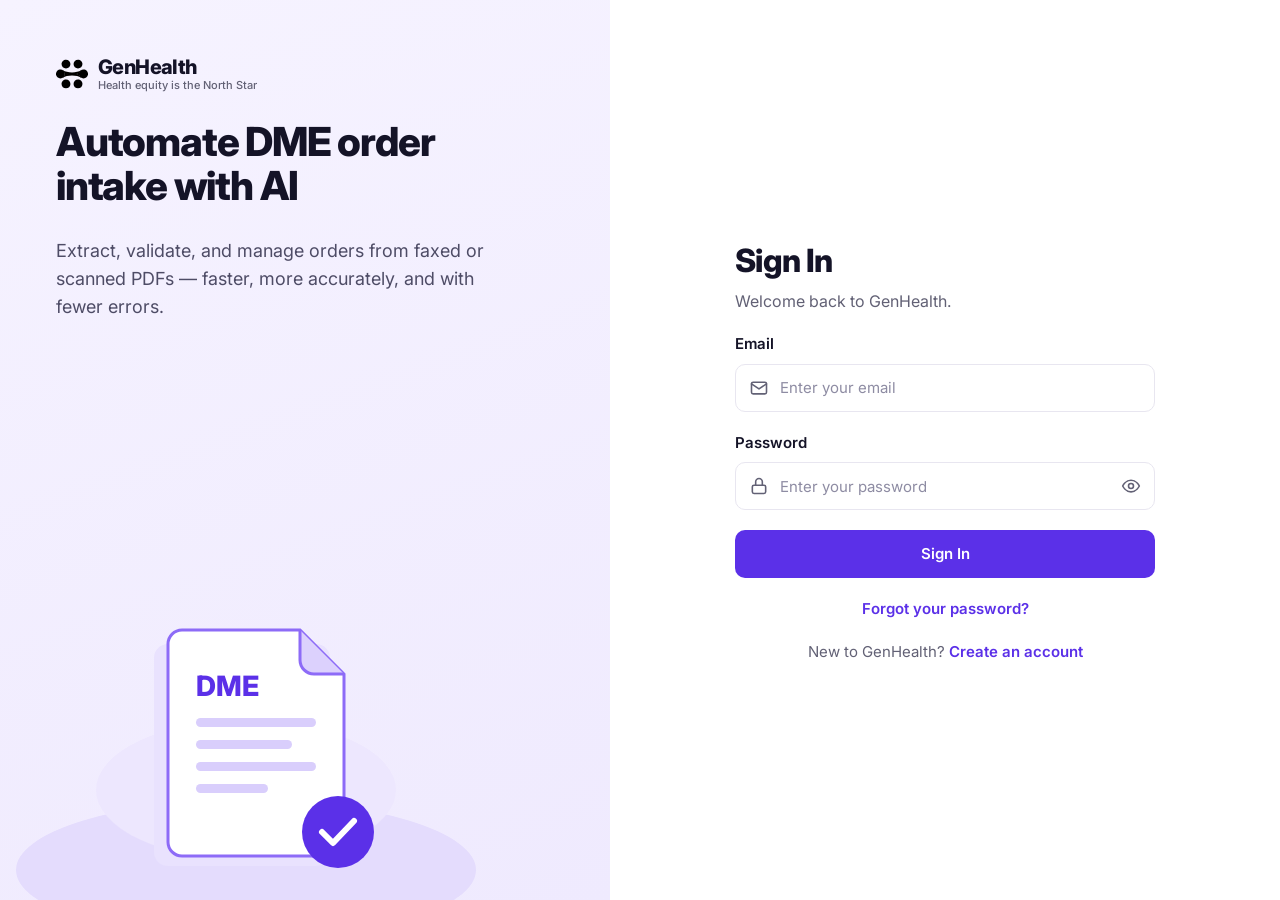
==== commit 096c82e9: "Use the GenHealth mark and add the 'Health equity is the North Star' tagline Co-Authored-By: Claude " ====
--- a/frontend/index.html
+++ b/frontend/index.html
@@ -4,7 +4,7 @@
 <meta charset="utf-8">
 <meta name="viewport" content="width=device-width, initial-scale=1">
 <title>GenHealth · Order Intake</title>
-<link rel="icon" href="data:image/svg+xml,%3Csvg xmlns='http://www.w3.org/2000/svg' viewBox='0 0 32 32'%3E%3Crect x='11' y='2' width='10' height='28' rx='3' fill='%235B30E8'/%3E%3Crect x='2' y='11' width='28' height='10' rx='3' fill='%238D6BF7'/%3E%3Crect x='11' y='11' width='10' height='10' fill='%233F1DB8'/%3E%3C/svg%3E">
+<link rel="icon" type="image/svg+xml" href="genhealth-mark.svg">
 <link rel="preconnect" href="https://fonts.googleapis.com">
 <link rel="preconnect" href="https://fonts.gstatic.com" crossorigin>
 <link href="https://fonts.googleapis.com/css2?family=Inter:wght@400;500;600;700;800&family=IBM+Plex+Mono:wght@400;500&display=swap" rel="stylesheet">
@@ -15,7 +15,7 @@
 <!-- ======================= SIGN IN ======================= -->
 <section class="auth" id="v-signin" hidden>
   <div class="auth-art">
-    <div class="brand" data-logo>GenHealth</div>
+    <div class="brand" data-logo><span class="brand-text"><span>GenHealth</span><small>Health equity is the North Star</small></span></div>
     <h1>Automate DME order intake with AI</h1>
     <p>Extract, validate, and manage orders from faxed or scanned PDFs — faster, more accurately, and with fewer errors.</p>
     <svg class="illus" viewBox="0 0 440 300" aria-hidden="true">
@@ -58,7 +58,7 @@
 <!-- ======================= SIGN UP ======================= -->
 <section class="auth" id="v-signup" hidden>
   <div class="auth-art">
-    <div class="brand" data-logo>GenHealth</div>
+    <div class="brand" data-logo><span class="brand-text"><span>GenHealth</span><small>Health equity is the North Star</small></span></div>
     <h1>Create your GenHealth account</h1>
     <p>Start automating DME order intake with AI in minutes.</p>
     <svg class="illus" viewBox="0 0 440 300" aria-hidden="true">
@@ -107,7 +107,7 @@
 <!-- ======================= APP ======================= -->
 <div class="app" id="app" hidden>
   <aside class="sidebar">
-    <div class="brand" data-logo>GenHealth</div>
+    <div class="brand" data-logo><span class="brand-text"><span>GenHealth</span><small>Health equity is the North Star</small></span></div>
     <nav class="nav" aria-label="Main">
       <a href="#/dashboard" data-nav="dashboard"><i data-icon="home"></i>Dashboard</a>
       <a href="#/orders" data-nav="orders"><i data-icon="orders"></i>Orders</a>
--- a/frontend/styles.css
+++ b/frontend/styles.css
@@ -38,6 +38,9 @@
 
 /* ---------- brand ---------- */
 .brand{display:flex;align-items:center;gap:10px;font-weight:800;font-size:20px;letter-spacing:-.03em;color:var(--ink)}
+.brand-mark{display:block;flex:none}
+.brand-text{display:flex;flex-direction:column;line-height:1.15}
+.brand-text small{font-size:11px;font-weight:500;letter-spacing:0;color:var(--muted);white-space:nowrap}
 
 /* ---------- pills ---------- */
 .pill{display:inline-flex;align-items:center;gap:6px;padding:4px 10px;border-radius:8px;font-size:12px;font-weight:600;white-space:nowrap;line-height:1.3}
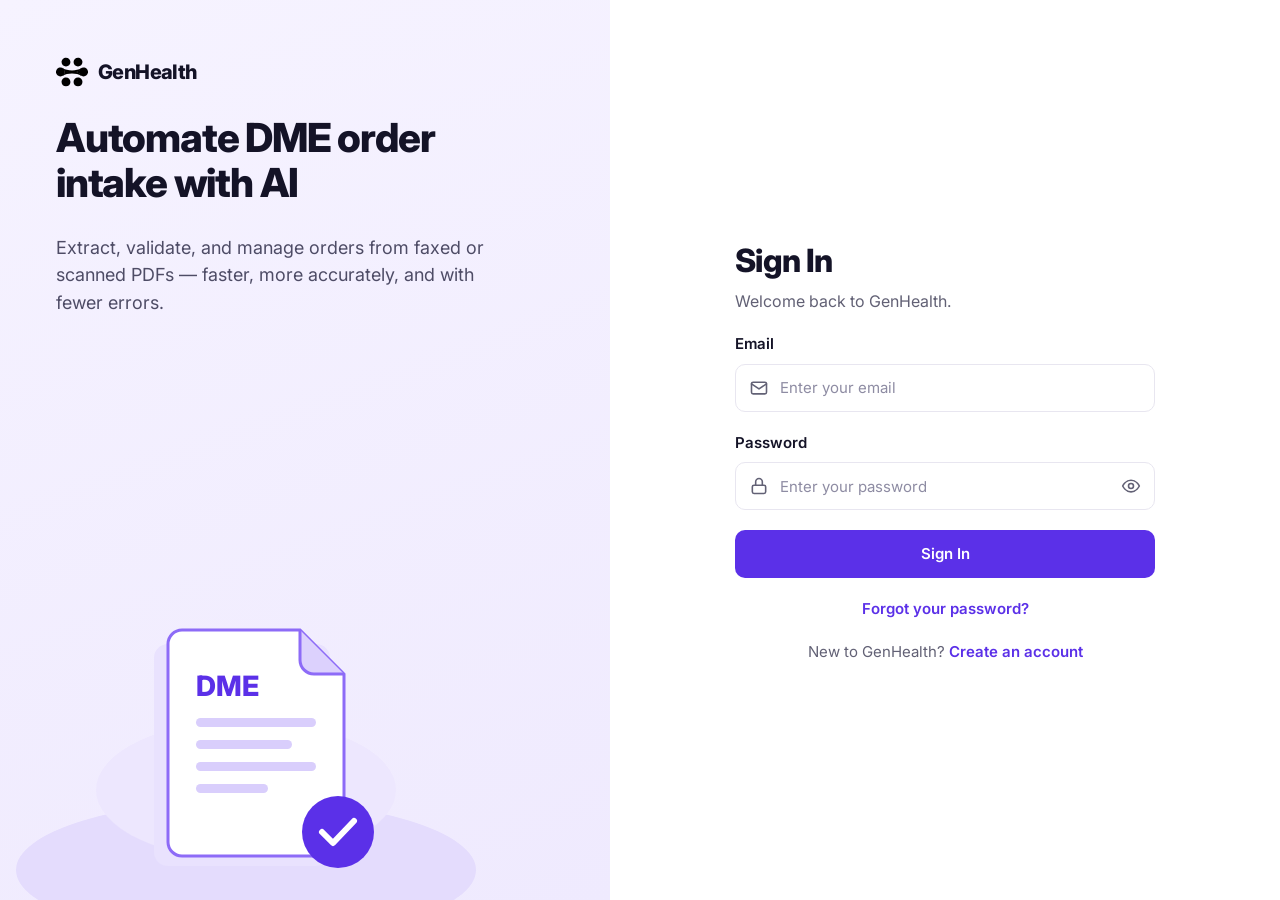
==== commit d4cf5429: "Remove tagline from brand header; stop browsers serving stale UI assets - Brand block shows only the" ====
--- a/frontend/index.html
+++ b/frontend/index.html
@@ -4,18 +4,18 @@
 <meta charset="utf-8">
 <meta name="viewport" content="width=device-width, initial-scale=1">
 <title>GenHealth · Order Intake</title>
-<link rel="icon" type="image/svg+xml" href="genhealth-mark.svg">
+<link rel="icon" type="image/svg+xml" href="genhealth-mark.svg?v=4">
 <link rel="preconnect" href="https://fonts.googleapis.com">
 <link rel="preconnect" href="https://fonts.gstatic.com" crossorigin>
 <link href="https://fonts.googleapis.com/css2?family=Inter:wght@400;500;600;700;800&family=IBM+Plex+Mono:wght@400;500&display=swap" rel="stylesheet">
-<link rel="stylesheet" href="styles.css">
+<link rel="stylesheet" href="styles.css?v=4">
 </head>
 <body>
 
 <!-- ======================= SIGN IN ======================= -->
 <section class="auth" id="v-signin" hidden>
   <div class="auth-art">
-    <div class="brand" data-logo><span class="brand-text"><span>GenHealth</span><small>Health equity is the North Star</small></span></div>
+    <div class="brand" data-logo>GenHealth</div>
     <h1>Automate DME order intake with AI</h1>
     <p>Extract, validate, and manage orders from faxed or scanned PDFs — faster, more accurately, and with fewer errors.</p>
     <svg class="illus" viewBox="0 0 440 300" aria-hidden="true">
@@ -58,7 +58,7 @@
 <!-- ======================= SIGN UP ======================= -->
 <section class="auth" id="v-signup" hidden>
   <div class="auth-art">
-    <div class="brand" data-logo><span class="brand-text"><span>GenHealth</span><small>Health equity is the North Star</small></span></div>
+    <div class="brand" data-logo>GenHealth</div>
     <h1>Create your GenHealth account</h1>
     <p>Start automating DME order intake with AI in minutes.</p>
     <svg class="illus" viewBox="0 0 440 300" aria-hidden="true">
@@ -107,7 +107,7 @@
 <!-- ======================= APP ======================= -->
 <div class="app" id="app" hidden>
   <aside class="sidebar">
-    <div class="brand" data-logo><span class="brand-text"><span>GenHealth</span><small>Health equity is the North Star</small></span></div>
+    <div class="brand" data-logo>GenHealth</div>
     <nav class="nav" aria-label="Main">
       <a href="#/dashboard" data-nav="dashboard"><i data-icon="home"></i>Dashboard</a>
       <a href="#/orders" data-nav="orders"><i data-icon="orders"></i>Orders</a>
@@ -295,6 +295,6 @@
 </div>
 
 <div class="toast" id="toast" role="status" hidden></div>
-<script src="app.js"></script>
+<script src="app.js?v=4"></script>
 </body>
 </html>
--- a/frontend/styles.css
+++ b/frontend/styles.css
@@ -39,8 +39,6 @@
 /* ---------- brand ---------- */
 .brand{display:flex;align-items:center;gap:10px;font-weight:800;font-size:20px;letter-spacing:-.03em;color:var(--ink)}
 .brand-mark{display:block;flex:none}
-.brand-text{display:flex;flex-direction:column;line-height:1.15}
-.brand-text small{font-size:11px;font-weight:500;letter-spacing:0;color:var(--muted);white-space:nowrap}
 
 /* ---------- pills ---------- */
 .pill{display:inline-flex;align-items:center;gap:6px;padding:4px 10px;border-radius:8px;font-size:12px;font-weight:600;white-space:nowrap;line-height:1.3}
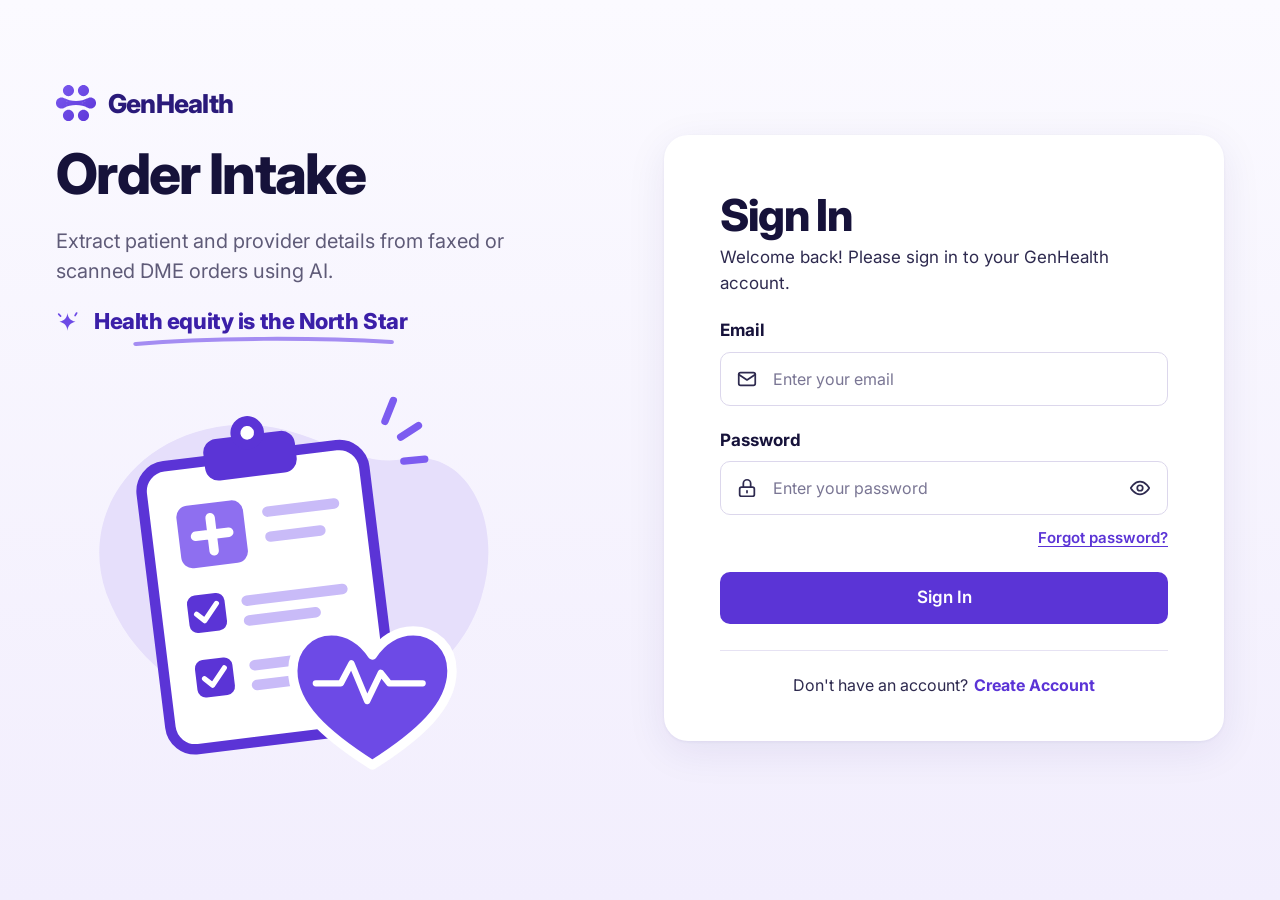
==== commit 95dd19e1: "Implement new GenHealth designs: auth cards, dashboard, order intake, reports - Sign In / Create Acc" ====
--- a/frontend/index.html
+++ b/frontend/index.html
@@ -1,300 +1,309 @@
-<!doctype html>
+﻿<!doctype html>
 <html lang="en">
 <head>
 <meta charset="utf-8">
 <meta name="viewport" content="width=device-width, initial-scale=1">
-<title>GenHealth · Order Intake</title>
-<link rel="icon" type="image/svg+xml" href="genhealth-mark.svg?v=4">
+<title>GenHealth Â· Order Intake</title>
+<link rel="icon" type="image/svg+xml" href="genhealth-mark.svg?v=5">
 <link rel="preconnect" href="https://fonts.googleapis.com">
 <link rel="preconnect" href="https://fonts.gstatic.com" crossorigin>
 <link href="https://fonts.googleapis.com/css2?family=Inter:wght@400;500;600;700;800&family=IBM+Plex+Mono:wght@400;500&display=swap" rel="stylesheet">
-<link rel="stylesheet" href="styles.css?v=4">
+<link rel="stylesheet" href="styles.css?v=6">
 </head>
 <body>
 
 <!-- ======================= SIGN IN ======================= -->
 <section class="auth" id="v-signin" hidden>
-  <div class="auth-art">
-    <div class="brand" data-logo>GenHealth</div>
-    <h1>Automate DME order intake with AI</h1>
-    <p>Extract, validate, and manage orders from faxed or scanned PDFs — faster, more accurately, and with fewer errors.</p>
-    <svg class="illus" viewBox="0 0 440 300" aria-hidden="true">
-      <ellipse cx="190" cy="270" rx="230" ry="70" fill="#E4DCFD"/>
-      <ellipse cx="190" cy="190" rx="150" ry="70" fill="#EDE7FE"/>
-      <rect x="112" y="34" width="176" height="222" rx="14" fill="#E9E2FE" transform="translate(-14 10)"/>
-      <path d="M126 30h118l44 44v168a14 14 0 0 1-14 14H126a14 14 0 0 1-14-14V44a14 14 0 0 1 14-14z" fill="#FFFFFF" stroke="#8D6BF7" stroke-width="3"/>
-      <path d="M244 30v30a14 14 0 0 0 14 14h30" fill="#DCD1FD" stroke="#8D6BF7" stroke-width="3" stroke-linejoin="round"/>
-      <text x="140" y="96" font-family="Inter, sans-serif" font-weight="800" font-size="28" fill="#5B30E8">DME</text>
-      <rect x="140" y="118" width="120" height="9" rx="4.5" fill="#D9CEFC"/>
-      <rect x="140" y="140" width="96" height="9" rx="4.5" fill="#D9CEFC"/>
-      <rect x="140" y="162" width="120" height="9" rx="4.5" fill="#D9CEFC"/>
-      <rect x="140" y="184" width="72" height="9" rx="4.5" fill="#D9CEFC"/>
-      <circle cx="282" cy="232" r="36" fill="#5B30E8"/>
-      <path d="M266 232l11 11 21-22" fill="none" stroke="#FFFFFF" stroke-width="6" stroke-linecap="round" stroke-linejoin="round"/>
-    </svg>
-  </div>
-  <div class="auth-form">
-    <form id="f-signin" novalidate aria-labelledby="signin-h">
-      <div><h2 id="signin-h">Sign In</h2><p class="lead">Welcome back to GenHealth.</p></div>
-      <p class="formerr" id="si-err" role="alert" hidden></p>
-      <div class="field" id="si-email-f">
-        <label for="si-email">Email</label>
-        <div class="inwrap"><i data-icon="mail" class="lead-ic"></i><input class="input has-lead" id="si-email" type="email" autocomplete="email" placeholder="Enter your email" aria-describedby="si-email-e"></div>
-        <span class="err" id="si-email-e" hidden></span>
-      </div>
-      <div class="field" id="si-pw-f">
-        <label for="si-pw">Password</label>
-        <div class="inwrap"><i data-icon="lock" class="lead-ic"></i><input class="input has-lead has-trail" id="si-pw" type="password" autocomplete="current-password" placeholder="Enter your password" aria-describedby="si-pw-e"><button type="button" class="ghostbtn trail" data-reveal="si-pw" aria-label="Show password"><i data-icon="eye"></i></button></div>
-        <span class="err" id="si-pw-e" hidden></span>
-      </div>
-      <button class="btn btn-primary btn-block" type="submit" id="si-btn">Sign In</button>
-      <p class="auth-foot"><button type="button" class="linkbtn" id="forgot" style="font-size:15px">Forgot your password?</button></p>
-      <p class="formnote" id="forgot-note" hidden>Password reset by email isn't part of this MVP. Ask your administrator to reset your account, or create a new one.</p>
-      <p class="auth-foot">New to GenHealth? <a href="#/signup" style="font-weight:600">Create an account</a></p>
-    </form>
+  <div class="auth-body">
+    <div class="auth-side">
+      <span class="brand"><span class="brand-mark" aria-hidden="true"></span>GenHealth</span>
+      <h1>Order Intake</h1>
+      <p class="lead">Extract patient and provider details from faxed or scanned DME orders using AI.</p>
+      <p class="northstar sm" data-northstar></p>
+      <div data-illus></div>
+    </div>
+    <div class="auth-card">
+      <form id="f-signin" novalidate aria-labelledby="signin-h">
+        <div><h2 id="signin-h">Sign In</h2><p class="sub">Welcome back! Please sign in to your GenHealth account.</p></div>
+        <p class="formerr" id="si-err" role="alert" hidden></p>
+        <div class="field" id="si-email-f">
+          <label for="si-email">Email</label>
+          <div class="inwrap"><i data-icon="mail" data-size="22" class="lead-ic"></i><input class="input has-lead" id="si-email" type="email" autocomplete="email" placeholder="Enter your email" aria-describedby="si-email-e"></div>
+          <span class="err" id="si-email-e" hidden></span>
+        </div>
+        <div class="field" id="si-pw-f">
+          <label for="si-pw">Password</label>
+          <div class="inwrap"><i data-icon="lock" data-size="22" class="lead-ic"></i><input class="input has-lead has-trail" id="si-pw" type="password" autocomplete="current-password" placeholder="Enter your password" aria-describedby="si-pw-e"><button type="button" class="ghostbtn trail" data-reveal="si-pw" aria-label="Show password"><i data-icon="eye" data-size="22"></i></button></div>
+          <span class="err" id="si-pw-e" hidden></span>
+        </div>
+        <div class="forgot"><button type="button" class="linkbtn" id="forgot">Forgot password?</button></div>
+        <p class="formnote" id="forgot-note" hidden>Password reset by email isn't part of this MVP. Ask your administrator to reset your account, or create a new one.</p>
+        <button class="btn btn-primary btn-block" type="submit" id="si-btn">Sign In</button>
+        <hr>
+        <p class="foot">Don't have an account?<a href="#/signup">Create Account</a></p>
+      </form>
+    </div>
   </div>
 </section>
 
-<!-- ======================= SIGN UP ======================= -->
+<!-- ======================= CREATE ACCOUNT ======================= -->
 <section class="auth" id="v-signup" hidden>
-  <div class="auth-art">
-    <div class="brand" data-logo>GenHealth</div>
-    <h1>Create your GenHealth account</h1>
-    <p>Start automating DME order intake with AI in minutes.</p>
-    <svg class="illus" viewBox="0 0 440 300" aria-hidden="true">
-      <ellipse cx="200" cy="280" rx="230" ry="60" fill="#E4DCFD"/>
-      <rect x="82" y="92" width="236" height="150" rx="14" fill="#F7F5FF" stroke="#8D6BF7" stroke-width="3"/>
-      <rect x="96" y="106" width="208" height="122" rx="6" fill="#EFEAFE"/>
-      <path d="M58 250h284l-18 18H76z" fill="#B9A6FA"/>
-      <rect x="40" y="244" width="320" height="10" rx="5" fill="#8D6BF7"/>
-      <path d="M160 52h70l30 30v110a10 10 0 0 1-10 10H160a10 10 0 0 1-10-10V62a10 10 0 0 1 10-10z" fill="#FFFFFF" stroke="#8D6BF7" stroke-width="3"/>
-      <path d="M230 52v22a8 8 0 0 0 8 8h22" fill="#DCD1FD" stroke="#8D6BF7" stroke-width="3" stroke-linejoin="round"/>
-      <text x="168" y="104" font-family="Inter, sans-serif" font-weight="800" font-size="22" fill="#5B30E8">DME</text>
-      <rect x="168" y="120" width="72" height="7" rx="3.5" fill="#D9CEFC"/>
-      <rect x="168" y="136" width="58" height="7" rx="3.5" fill="#D9CEFC"/>
-      <rect x="168" y="152" width="72" height="7" rx="3.5" fill="#D9CEFC"/>
-      <circle cx="262" cy="196" r="26" fill="#5B30E8"/>
-      <path d="M262 208v-24M252 194l10-10 10 10" fill="none" stroke="#FFFFFF" stroke-width="4.5" stroke-linecap="round" stroke-linejoin="round"/>
-      <path d="M284 40l-6 14M302 56l-14 6M296 32l-4 8" stroke="#8D6BF7" stroke-width="4" stroke-linecap="round"/>
-    </svg>
+  <div class="auth-top">
+    <span class="brand"><span class="brand-mark" aria-hidden="true"></span>GenHealth</span>
+    <p class="already" style="margin:0">Already have an account?<a href="#/signin">Sign in</a></p>
   </div>
-  <div class="auth-form">
-    <form id="f-signup" novalidate aria-labelledby="signup-h">
-      <div><h2 id="signup-h">Create Account</h2><p class="lead">Get started with GenHealth.</p></div>
-      <p class="formerr" id="su-err" role="alert" hidden></p>
-      <div class="field" id="su-email-f">
-        <label for="su-email">Email</label>
-        <div class="inwrap"><i data-icon="mail" class="lead-ic"></i><input class="input has-lead" id="su-email" type="email" autocomplete="email" placeholder="Enter your email" aria-describedby="su-email-e"></div>
-        <span class="err" id="su-email-e" hidden></span>
-      </div>
-      <div class="field" id="su-pw-f">
-        <label for="su-pw">Password</label>
-        <div class="inwrap"><i data-icon="lock" class="lead-ic"></i><input class="input has-lead has-trail" id="su-pw" type="password" autocomplete="new-password" placeholder="Create a password" aria-describedby="su-pw-e su-rule"><button type="button" class="ghostbtn trail" data-reveal="su-pw" aria-label="Show password"><i data-icon="eye"></i></button></div>
-        <span class="err" id="su-pw-e" hidden></span>
-      </div>
-      <div class="field" id="su-pw2-f">
-        <label for="su-pw2">Confirm Password</label>
-        <div class="inwrap"><i data-icon="lock" class="lead-ic"></i><input class="input has-lead has-trail" id="su-pw2" type="password" autocomplete="new-password" placeholder="Confirm your password" aria-describedby="su-pw2-e"><button type="button" class="ghostbtn trail" data-reveal="su-pw2" aria-label="Show password"><i data-icon="eye"></i></button></div>
-        <span class="err" id="su-pw2-e" hidden></span>
-      </div>
-      <p class="rule" id="su-rule">Use at least 8 characters with a letter, number, and symbol.</p>
-      <button class="btn btn-primary btn-block" type="submit" id="su-btn">Create Account</button>
-      <p class="auth-foot">Already have an account? <a href="#/signin" style="font-weight:600">Sign In</a></p>
-    </form>
+  <div class="auth-body">
+    <div class="auth-side" style="align-items:center;flex:1 1 360px;max-width:460px"><div data-illus></div></div>
+    <div class="auth-card">
+      <form id="f-signup" novalidate aria-labelledby="signup-h">
+        <div style="display:flex;flex-direction:column;gap:10px">
+          <h2 id="signup-h">Create Account</h2>
+          <p class="northstar sm" data-northstar data-nospark></p>
+        </div>
+        <p class="desc">Create your GenHealth account to get started with order intake.</p>
+        <p class="formerr" id="su-err" role="alert" hidden></p>
+        <div class="field" id="su-email-f">
+          <label for="su-email">Email</label>
+          <div class="inwrap"><i data-icon="mail" data-size="22" class="lead-ic"></i><input class="input has-lead" id="su-email" type="email" autocomplete="email" placeholder="Enter your email" aria-describedby="su-email-e"></div>
+          <span class="err" id="su-email-e" hidden></span>
+        </div>
+        <div class="field" id="su-pw-f">
+          <label for="su-pw">Password</label>
+          <div class="inwrap"><i data-icon="lock" data-size="22" class="lead-ic"></i><input class="input has-lead has-trail" id="su-pw" type="password" autocomplete="new-password" placeholder="Create a password" aria-describedby="su-pw-e su-rule"><button type="button" class="ghostbtn trail" data-reveal="su-pw" aria-label="Show password"><i data-icon="eye" data-size="22"></i></button></div>
+          <span class="err" id="su-pw-e" hidden></span>
+        </div>
+        <div class="field" id="su-pw2-f">
+          <label for="su-pw2">Confirm Password</label>
+          <div class="inwrap"><i data-icon="lock" data-size="22" class="lead-ic"></i><input class="input has-lead has-trail" id="su-pw2" type="password" autocomplete="new-password" placeholder="Confirm your password" aria-describedby="su-pw2-e"><button type="button" class="ghostbtn trail" data-reveal="su-pw2" aria-label="Show password"><i data-icon="eye" data-size="22"></i></button></div>
+          <span class="err" id="su-pw2-e" hidden></span>
+        </div>
+        <p class="rule" id="su-rule">Use at least 8 characters with a letter, number, and symbol.</p>
+        <button class="btn btn-primary btn-block" type="submit" id="su-btn">Create Account</button>
+        <p class="legal">By creating an account, you agree to use it only for orders you're authorized to process.</p>
+      </form>
+    </div>
   </div>
 </section>
 
 <!-- ======================= APP ======================= -->
-<div class="app" id="app" hidden>
-  <aside class="sidebar">
-    <div class="brand" data-logo>GenHealth</div>
-    <nav class="nav" aria-label="Main">
-      <a href="#/dashboard" data-nav="dashboard"><i data-icon="home"></i>Dashboard</a>
-      <a href="#/orders" data-nav="orders"><i data-icon="orders"></i>Orders</a>
-      <a href="#/upload" data-nav="upload"><i data-icon="upload"></i>Upload Order</a>
-      <a href="#/settings" data-nav="settings"><i data-icon="settings"></i>Settings</a>
-    </nav>
-    <div class="userchip">
-      <button type="button" id="userBtn" aria-haspopup="menu" aria-expanded="false">
-        <span class="avatar" id="uAvatar"></span>
-        <span class="who"><b id="uName"></b><span id="uEmail"></span></span>
-        <i data-icon="chevDown" class="chev" data-size="16"></i>
-      </button>
-      <div class="menu" id="userMenu" role="menu" hidden>
-        <a href="#/settings" role="menuitem"><i data-icon="settings" data-size="16"></i>Settings</a>
-        <button type="button" role="menuitem" class="danger" id="signOut"><i data-icon="logout" data-size="16"></i>Sign out</button>
+<div id="shell" hidden>
+  <header class="topbar">
+    <a href="#/dashboard" class="brand sm" aria-label="GenHealth home"><span class="brand-mark" aria-hidden="true"></span>GenHealth</a>
+    <div class="right">
+      <a class="intake-pill" href="#/intake"><i data-icon="file" data-size="22"></i><span>Order Intake</span></a>
+      <a class="ghostbtn" href="/docs" target="_blank" rel="noopener" aria-label="Help: API documentation (opens in a new tab)" title="API documentation"><i data-icon="help" data-size="24"></i></a>
+      <div class="menuwrap">
+        <button type="button" class="ghostbtn" id="bellBtn" aria-haspopup="menu" aria-expanded="false" aria-label="Notifications"><i data-icon="bell" data-size="24"></i><span class="dot" id="bellDot" hidden></span></button>
+        <div class="menu wide" id="bellMenu" role="menu" hidden></div>
+      </div>
+      <div class="menuwrap">
+        <button type="button" class="avatarbtn" id="userBtn" aria-haspopup="menu" aria-expanded="false" aria-label="Account menu"><span class="avatar" id="uAvatar"></span><i data-icon="chevDown" data-size="18"></i></button>
+        <div class="menu" id="userMenu" role="menu" hidden>
+          <div class="mhead"><b id="uName"></b><span id="uEmail"></span></div>
+          <a href="#/settings" role="menuitem"><i data-icon="settings" data-size="16"></i>Settings</a>
+          <button type="button" role="menuitem" class="danger" id="signOut"><i data-icon="logout" data-size="16"></i>Sign out</button>
+        </div>
       </div>
     </div>
-  </aside>
-
-  <main class="main" id="main">
-    <!-- DASHBOARD -->
-    <section class="view" id="v-dashboard" hidden aria-labelledby="dash-h">
-      <div class="pagehead">
-        <div><h1 id="dash-h">Dashboard</h1><p class="sub">An overview of your order intake.</p></div>
-        <a class="btn btn-primary" href="#/upload"><i data-icon="plus" data-size="18"></i>Upload Order</a>
-      </div>
-      <div class="stats" id="dash-stats"></div>
-      <div class="two">
+  </header>
+
+  <div class="app">
+    <aside class="sidebar">
+      <nav class="nav" aria-label="Main">
+        <a href="#/dashboard" data-nav="dashboard"><i data-icon="home" data-size="22"></i>Dashboard</a>
+        <a href="#/intake" data-nav="intake"><i data-icon="file" data-size="22"></i>Order Intake</a>
+        <a href="#/orders" data-nav="orders"><i data-icon="list" data-size="22"></i>Orders</a>
+        <a href="#/reports" data-nav="reports"><i data-icon="bars" data-size="22"></i>Reports</a>
+        <a href="#/settings" data-nav="settings"><i data-icon="settings" data-size="22"></i>Settings</a>
+      </nav>
+    </aside>
+
+    <main class="main" id="main">
+      <!-- DASHBOARD -->
+      <section class="view" id="v-dashboard" hidden aria-labelledby="dash-h">
+        <div class="pagehead">
+          <div class="titles"><h1 id="dash-h">Dashboard</h1><p class="northstar sm" data-northstar data-period></p></div>
+          <div class="selwrap lg"><i data-icon="calendar" class="lead-ic" data-size="20"></i><label class="sr" for="dash-days">Date range</label>
+            <select class="select has-lead" id="dash-days"><option value="7">Last 7 Days</option><option value="30" selected>Last 30 Days</option><option value="90">Last 90 Days</option></select>
+            <i data-icon="chevDown" class="chev" data-size="18"></i></div>
+        </div>
+        <div class="stats" id="dash-kpis"></div>
+        <div class="charts">
+          <div class="card panel">
+            <h2 id="trend-h">Order Trends</h2>
+            <div class="chartbox" id="trend" role="img" aria-labelledby="trend-h"></div>
+            <p class="chartnote" id="trend-note"></p>
+          </div>
+          <div class="card panel">
+            <h2 id="donut-h">Orders by Status</h2>
+            <div class="donutwrap"><div class="chartbox" id="donut"></div><ul class="legend" id="donut-legend" aria-label="Orders by status"></ul></div>
+          </div>
+        </div>
         <div class="card panel">
-          <h2>Needs your review <a href="#/orders?status=needs_review">View all</a></h2>
-          <ul class="olist" id="dash-review"></ul>
+          <h2>Recent Orders <a href="#/orders">View All Orders<i data-icon="arrowRight" data-size="18"></i></a></h2>
+          <div class="tablebox"><table><thead><tr><th scope="col">Order ID</th><th scope="col">Patient</th><th scope="col">Source</th><th scope="col">Provider</th><th scope="col">Status</th><th scope="col">Created</th></tr></thead><tbody id="dash-recent"></tbody></table></div>
+          <div class="emptystate" id="dash-empty" hidden></div>
+        </div>
+      </section>
+
+      <!-- ORDER INTAKE -->
+      <section class="view" id="v-intake" hidden aria-labelledby="in-h">
+        <div class="intake-hero">
+          <div class="txt">
+            <h1 id="in-h">Order Intake</h1>
+            <p class="lead">Extract patient and provider details from faxed or scanned DME orders using AI. Every value is checked, and you confirm it before it's saved as ready.</p>
+            <p class="northstar" data-northstar></p>
+          </div>
+          <div class="illus" data-illus></div>
+        </div>
+        <div class="uploadcard">
+          <div class="dropzone" id="drop">
+            <i data-icon="cloudUp" data-size="64" class="cloud"></i>
+            <h2>Upload an order</h2>
+            <p>Drag and drop a PDF or image, or click to browse</p>
+            <label class="btn btn-primary filelabel"><i data-icon="upload" data-size="20"></i>Choose File<input type="file" id="up-file" accept="application/pdf,.pdf,image/png,image/jpeg,.png,.jpg,.jpeg" multiple></label>
+          </div>
+        </div>
+        <p class="formats"><i data-icon="file" data-size="18"></i>Supported formats: PDF, PNG, JPG, JPEG<span class="sep" aria-hidden="true">|</span>Max size: 20 MB (PDF), 5 MB (images)</p>
+        <div class="card" id="up-card" hidden style="max-width:960px;width:100%;margin:0 auto">
+          <div class="panel" style="padding-bottom:4px"><h2>Uploads this session</h2></div>
+          <ul class="queue" id="up-queue" aria-live="polite"></ul>
+        </div>
+      </section>
+
+      <!-- ORDERS -->
+      <section class="view" id="v-orders" hidden aria-labelledby="orders-h">
+        <div class="pagehead">
+          <div class="titles"><h1 id="orders-h">Orders</h1><p class="sub" style="margin:0">Every order you've uploaded or entered, newest first.</p></div>
+          <a class="btn btn-primary" href="#/intake"><i data-icon="plus" data-size="18"></i>Upload Order</a>
+        </div>
+        <div class="toolbar">
+          <label class="search"><span class="sr">Search orders</span><i data-icon="search" data-size="18"></i><input type="search" id="ord-q" placeholder="Search by patient, provider, NPI or order ID (GH-â€¦)" autocomplete="off"></label>
+          <div class="selwrap"><label class="sr" for="ord-status">Status</label>
+            <select class="select" id="ord-status">
+              <option value="">All Statuses</option><option value="ready">Processed</option><option value="needs_review">In Review / Needs Attention</option>
+              <option value="processing">Processing</option><option value="draft">Draft</option><option value="failed">Failed</option>
+            </select><i data-icon="chevDown" class="chev" data-size="16"></i></div>
+          <div class="selwrap"><i data-icon="calendar" class="lead-ic" data-size="18"></i><label class="sr" for="ord-days">Date range</label>
+            <select class="select has-lead" id="ord-days"><option value="7">Last 7 Days</option><option value="30" selected>Last 30 Days</option><option value="90">Last 90 Days</option><option value="">All Time</option></select>
+            <i data-icon="chevDown" class="chev" data-size="16"></i></div>
+        </div>
+        <div class="card tablecard">
+          <div class="tablebox">
+            <table><thead><tr><th scope="col">Order ID</th><th scope="col">Patient</th><th scope="col">Provider</th><th scope="col">Status</th><th scope="col">Created</th><th scope="col"><span class="sr">Actions</span></th></tr></thead><tbody id="ord-rows"></tbody></table>
+          </div>
+          <div class="emptystate" id="ord-empty" hidden></div>
+          <div class="tfoot"><span id="ord-showing" aria-live="polite"></span><div class="pager" id="ord-pager"></div></div>
+        </div>
+      </section>
+
+      <!-- REVIEW -->
+      <section class="view" id="v-review" hidden aria-labelledby="rv-h">
+        <div class="pagehead">
+          <div>
+            <nav class="crumbs" aria-label="Breadcrumb"><a href="#/orders"><i data-icon="arrowLeft" data-size="16"></i>Orders</a><span aria-hidden="true">/</span><b id="rv-crumb"></b></nav>
+            <h1 id="rv-h">Review Order</h1>
+            <p class="sub" id="rv-sub"></p>
+          </div>
+          <span id="rv-status"></span>
+        </div>
+        <div class="review">
+          <div style="display:flex;flex-direction:column;gap:16px;min-width:0">
+            <div class="card statecard" id="rv-processing" hidden>
+              <span class="spinner lg" aria-hidden="true"></span><h2>Reading the documentâ€¦</h2>
+              <p>Patient and provider details are being extracted and checked. This page updates automatically.</p>
+            </div>
+            <div class="card statecard" id="rv-failed" hidden>
+              <i data-icon="xCircle" data-size="40" style="color:var(--err)"></i><h2>Extraction failed</h2><p id="rv-failed-msg"></p>
+              <div style="display:flex;gap:12px;flex-wrap:wrap;justify-content:center">
+                <button type="button" class="btn btn-primary" id="rv-retry"><i data-icon="refresh" data-size="18"></i>Retry extraction</button>
+                <button type="button" class="btn btn-outline" id="rv-manual">Enter manually</button>
+              </div>
+            </div>
+            <form class="card fieldscard" id="rv-form" novalidate>
+              <p class="formerr" id="rv-err" role="alert" hidden></p>
+              <div class="section"><h2 class="sechead"><i data-icon="user"></i>Patient Information</h2><div class="section" id="rv-patient"></div></div>
+              <div class="divider"></div>
+              <div class="section"><h2 class="sechead"><i data-icon="steth"></i>Ordering Provider</h2><div class="section" id="rv-provider"></div></div>
+              <div class="notice" id="rv-notice" role="status"></div>
+            </form>
+          </div>
+          <div class="card doccard" id="rv-doc">
+            <div class="tabs" role="tablist" aria-label="Source">
+              <button type="button" role="tab" id="tab-src" aria-selected="true" aria-controls="pane-src">Source Document</button>
+              <button type="button" role="tab" id="tab-json" aria-selected="false" aria-controls="pane-json">Extraction JSON</button>
+            </div>
+            <div id="pane-src" role="tabpanel" aria-labelledby="tab-src" style="display:flex;flex-direction:column;gap:12px">
+              <div class="doctools" id="doc-tools">
+                <div class="pagenav">
+                  <button type="button" class="iconbtn" id="pg-prev" aria-label="Previous page"><i data-icon="chevLeft" data-size="16"></i></button>
+                  <span id="pg-label" aria-live="polite">Page 1 of 1</span>
+                  <button type="button" class="iconbtn" id="pg-next" aria-label="Next page"><i data-icon="chevRight" data-size="16"></i></button>
+                </div>
+                <div class="zoom"><label class="sr" for="zoom">Zoom</label>
+                  <select id="zoom"><option value="fit">Fit width</option><option value="0.5">50%</option><option value="0.75">75%</option><option value="1">100%</option><option value="1.25">125%</option><option value="1.5">150%</option><option value="2">200%</option></select>
+                  <i data-icon="chevDown" data-size="16"></i></div>
+              </div>
+              <div class="viewer" id="viewer"></div>
+            </div>
+            <div id="pane-json" role="tabpanel" aria-labelledby="tab-json" hidden><pre class="json mono" id="json"></pre></div>
+          </div>
+        </div>
+        <div class="actionsbar" id="rv-actions">
+          <div class="grp">
+            <a class="btn btn-outline" href="#/orders"><i data-icon="arrowLeft" data-size="18"></i>Back</a>
+            <button type="button" class="btn btn-danger" id="rv-delete"><i data-icon="trash" data-size="18"></i>Delete</button>
+          </div>
+          <div class="grp">
+            <button type="button" class="btn btn-soft" id="rv-draft">Save as Draft</button>
+            <button type="button" class="btn btn-primary" id="rv-approve"><i data-icon="check" data-size="18"></i>Approve &amp; Save</button>
+          </div>
+        </div>
+      </section>
+
+      <!-- REPORTS -->
+      <section class="view" id="v-reports" hidden aria-labelledby="rep-h">
+        <div class="pagehead">
+          <div class="titles"><h1 id="rep-h">Reports</h1><p class="sub" style="margin:0">Order volume and outcomes for the selected period, compared with the period before.</p></div>
+          <div style="display:flex;gap:12px;flex-wrap:wrap">
+            <div class="selwrap lg" style="flex-basis:220px"><i data-icon="calendar" class="lead-ic" data-size="20"></i><label class="sr" for="rep-days">Date range</label>
+              <select class="select has-lead" id="rep-days"><option value="7">Last 7 Days</option><option value="30" selected>Last 30 Days</option><option value="90">Last 90 Days</option></select>
+              <i data-icon="chevDown" class="chev" data-size="18"></i></div>
+            <button type="button" class="btn btn-primary" id="rep-csv" style="height:50px"><i data-icon="download" data-size="18"></i>Download CSV</button>
+          </div>
         </div>
         <div class="card panel">
-          <h2>Recent orders <a href="#/orders">View all</a></h2>
-          <ul class="olist" id="dash-recent"></ul>
-        </div>
-      </div>
-    </section>
-
-    <!-- ORDERS -->
-    <section class="view" id="v-orders" hidden aria-labelledby="orders-h">
-      <div class="pagehead">
-        <div><h1 id="orders-h">Orders</h1><p class="sub">DME orders extracted from fax or PDF documents.</p></div>
-        <a class="btn btn-primary" href="#/upload"><i data-icon="plus" data-size="18"></i>Upload Order</a>
-      </div>
-      <div class="stats" id="ord-stats"></div>
-      <div class="toolbar">
-        <label class="search"><span class="sr">Search orders</span><i data-icon="search" data-size="18"></i><input type="search" id="ord-q" placeholder="Search by patient, provider, NPI or order ID…" autocomplete="off"></label>
-        <div class="selwrap"><label class="sr" for="ord-status">Status</label>
-          <select class="select" id="ord-status">
-            <option value="">All Status</option><option value="ready">Ready</option><option value="needs_review">Needs Review</option>
-            <option value="processing">In Process</option><option value="draft">Draft</option><option value="failed">Failed</option>
-          </select><i data-icon="chevDown" class="chev" data-size="16"></i></div>
-        <div class="selwrap"><i data-icon="calendar" class="lead-ic" data-size="16"></i><label class="sr" for="ord-days">Date range</label>
-          <select class="select has-lead" id="ord-days">
-            <option value="7">Last 7 days</option><option value="30" selected>Last 30 days</option><option value="90">Last 90 days</option><option value="">All time</option>
-          </select><i data-icon="chevDown" class="chev" data-size="16"></i></div>
-      </div>
-      <div class="card tablecard">
-        <div class="tablebox">
-          <table>
-            <thead><tr><th scope="col">Order ID</th><th scope="col">Patient</th><th scope="col">Provider</th><th scope="col">Order Date</th><th scope="col">Status</th><th scope="col"><span class="sr">Actions</span></th></tr></thead>
-            <tbody id="ord-rows"></tbody>
-          </table>
-        </div>
-        <div class="emptystate" id="ord-empty" hidden></div>
-        <div class="tfoot"><span id="ord-showing" aria-live="polite"></span><div class="pager" id="ord-pager"></div></div>
-      </div>
-    </section>
-
-    <!-- UPLOAD -->
-    <section class="view" id="v-upload" hidden aria-labelledby="up-h">
-      <div class="pagehead">
-        <div><h1 id="up-h">Upload Order</h1><p class="sub">Upload faxed or scanned DME order PDFs. Fields are extracted automatically, then you review them.</p></div>
-      </div>
-      <div class="dropzone" id="drop">
-        <div class="bub"><i data-icon="cloudUp" data-size="30"></i></div>
-        <h2>Drag and drop order PDFs here</h2>
-        <p>Scanned faxes and multi-page packets work. PDF only, up to 20 MB and 100 pages each.</p>
-        <label class="btn btn-primary filelabel"><i data-icon="upload" data-size="18"></i>Choose files<input type="file" id="up-file" accept="application/pdf,.pdf" multiple></label>
-      </div>
-      <div class="card" id="up-card" hidden>
-        <div class="panel" style="padding-bottom:4px"><h2>Uploads this session</h2></div>
-        <ul class="queue" id="up-queue" aria-live="polite"></ul>
-      </div>
-    </section>
-
-    <!-- REVIEW -->
-    <section class="view" id="v-review" hidden aria-labelledby="rv-h">
-      <div class="pagehead">
-        <div>
-          <nav class="crumbs" aria-label="Breadcrumb"><a href="#/orders"><i data-icon="arrowLeft" data-size="16"></i>Orders</a><span aria-hidden="true">/</span><b id="rv-crumb"></b></nav>
-          <h1 id="rv-h">Review Order</h1>
-          <p class="sub" id="rv-sub">Verify the extracted information before saving.</p>
-        </div>
-        <span id="rv-status"></span>
-      </div>
-
-      <div class="review">
-        <div style="display:flex;flex-direction:column;gap:16px;min-width:0">
-          <div class="card statecard" id="rv-processing" hidden>
-            <span class="spinner lg" aria-hidden="true"></span>
-            <h2>Reading the document…</h2>
-            <p>Patient and provider details are being extracted and checked. This page updates automatically, usually within a minute.</p>
-          </div>
-          <div class="card statecard" id="rv-failed" hidden>
-            <i data-icon="xCircle" data-size="40" style="color:var(--err)"></i>
-            <h2>Extraction failed</h2>
-            <p id="rv-failed-msg"></p>
-            <div style="display:flex;gap:12px;flex-wrap:wrap;justify-content:center">
-              <button type="button" class="btn btn-primary" id="rv-retry"><i data-icon="refresh" data-size="18"></i>Retry extraction</button>
-              <button type="button" class="btn btn-outline" id="rv-manual">Enter manually</button>
-            </div>
-          </div>
-
-          <form class="card fieldscard" id="rv-form" novalidate>
-            <p class="formerr" id="rv-err" role="alert" hidden></p>
-            <div class="section">
-              <h2 class="sechead"><i data-icon="user"></i>Patient Information</h2>
-              <div class="section" id="rv-patient"></div>
-            </div>
-            <div class="divider"></div>
-            <div class="section">
-              <h2 class="sechead"><i data-icon="steth"></i>Ordering Provider</h2>
-              <div class="section" id="rv-provider"></div>
-            </div>
-            <div class="notice" id="rv-notice" role="status"></div>
-          </form>
-        </div>
-
-        <div class="card doccard" id="rv-doc">
-          <div class="tabs" role="tablist" aria-label="Source">
-            <button type="button" role="tab" id="tab-src" aria-selected="true" aria-controls="pane-src">Source Document</button>
-            <button type="button" role="tab" id="tab-json" aria-selected="false" aria-controls="pane-json">Extraction JSON</button>
-          </div>
-          <div id="pane-src" role="tabpanel" aria-labelledby="tab-src" style="display:flex;flex-direction:column;gap:12px">
-            <div class="doctools" id="doc-tools">
-              <div class="pagenav">
-                <button type="button" class="iconbtn" id="pg-prev" aria-label="Previous page"><i data-icon="chevLeft" data-size="16"></i></button>
-                <span id="pg-label" aria-live="polite">Page 1 of 1</span>
-                <button type="button" class="iconbtn" id="pg-next" aria-label="Next page"><i data-icon="chevRight" data-size="16"></i></button>
-              </div>
-              <div class="zoom"><label class="sr" for="zoom">Zoom</label>
-                <select id="zoom"><option value="fit">Fit width</option><option value="0.5">50%</option><option value="0.75">75%</option><option value="1">100%</option><option value="1.25">125%</option><option value="1.5">150%</option><option value="2">200%</option></select>
-                <i data-icon="chevDown" data-size="16"></i></div>
-            </div>
-            <div class="viewer" id="viewer"></div>
-          </div>
-          <div id="pane-json" role="tabpanel" aria-labelledby="tab-json" hidden>
-            <pre class="json mono" id="json"></pre>
-          </div>
-        </div>
-      </div>
-
-      <div class="actionsbar" id="rv-actions">
-        <div class="grp">
-          <a class="btn btn-outline" href="#/orders"><i data-icon="arrowLeft" data-size="18"></i>Back</a>
-          <button type="button" class="btn btn-danger" id="rv-delete"><i data-icon="trash" data-size="18"></i>Delete</button>
-        </div>
-        <div class="grp">
-          <button type="button" class="btn btn-soft" id="rv-draft">Save as Draft</button>
-          <button type="button" class="btn btn-primary" id="rv-approve"><i data-icon="check" data-size="18"></i>Approve &amp; Save</button>
-        </div>
-      </div>
-    </section>
-
-    <!-- SETTINGS -->
-    <section class="view" id="v-settings" hidden aria-labelledby="set-h">
-      <div class="pagehead"><div><h1 id="set-h">Settings</h1><p class="sub">Your account and API access.</p></div></div>
-      <div class="settings">
+          <h2>Outcome summary</h2>
+          <div class="tablebox"><table class="rtable"><thead><tr><th scope="col">Metric</th><th scope="col" class="num">This period</th><th scope="col" class="num">Previous period</th><th scope="col" class="num">Change</th></tr></thead><tbody id="rep-summary"></tbody></table></div>
+        </div>
         <div class="card panel">
-          <h2>Account</h2>
-          <div style="display:flex;align-items:center;gap:14px"><span class="avatar lg" id="set-avatar"></span><div><b id="set-name" style="font-size:16px"></b><div style="color:var(--muted)" id="set-email"></div></div></div>
-          <dl class="kv"><dt>Email</dt><dd id="set-email2"></dd><dt>Member since</dt><dd id="set-since"></dd><dt>Data access</dt><dd>You can only see orders created by this account.</dd></dl>
-          <div><button type="button" class="btn btn-outline" id="set-signout"><i data-icon="logout" data-size="18"></i>Sign out</button></div>
-        </div>
-        <div class="card panel">
-          <h2>API</h2>
-          <p style="margin:0;color:var(--muted)">Everything in this app is available over the REST API with the same bearer token.</p>
-          <div><a class="btn btn-soft" href="/docs" target="_blank" rel="noopener"><i data-icon="code" data-size="18"></i>Open API documentation</a></div>
-        </div>
-      </div>
-    </section>
-  </main>
+          <h2>Daily volume</h2>
+          <div class="tablebox" style="max-height:420px;overflow:auto"><table class="rtable"><thead><tr><th scope="col">Date</th><th scope="col" class="num">Orders created</th></tr></thead><tbody id="rep-daily"></tbody></table></div>
+        </div>
+      </section>
+
+      <!-- SETTINGS -->
+      <section class="view" id="v-settings" hidden aria-labelledby="set-h">
+        <div class="pagehead"><div class="titles"><h1 id="set-h">Settings</h1><p class="sub" style="margin:0">Your account and API access.</p></div></div>
+        <div class="settings">
+          <div class="card panel">
+            <h2>Account</h2>
+            <div style="display:flex;align-items:center;gap:14px"><span class="avatar lg" id="set-avatar"></span><div><b id="set-name" style="font-size:16px"></b><div style="color:var(--muted)" id="set-email"></div></div></div>
+            <dl class="kv"><dt>Email</dt><dd id="set-email2"></dd><dt>Member since</dt><dd id="set-since"></dd><dt>Data access</dt><dd>You can only see orders created by this account.</dd></dl>
+            <div><button type="button" class="btn btn-outline" id="set-signout"><i data-icon="logout" data-size="18"></i>Sign out</button></div>
+          </div>
+          <div class="card panel">
+            <h2>API</h2>
+            <p style="margin:0;color:var(--muted)">Everything in this app is available over the REST API with the same bearer token.</p>
+            <div><a class="btn btn-soft" href="/docs" target="_blank" rel="noopener"><i data-icon="code" data-size="18"></i>Open API documentation</a></div>
+          </div>
+        </div>
+      </section>
+    </main>
+  </div>
 </div>
 
 <div class="toast" id="toast" role="status" hidden></div>
-<script src="app.js?v=4"></script>
+<script src="app.js?v=5"></script>
 </body>
 </html>
--- a/frontend/styles.css
+++ b/frontend/styles.css
@@ -1,13 +1,15 @@
 :root{
   color-scheme: light;
-  --bg:#F7F6FB; --surface:#FFFFFF; --ink:#141327; --ink-2:#2B2A3F; --muted:#626175; --line:#E8E6F0; --line-2:#F0EEF6;
-  --primary:#5B30E8; --primary-hover:#4A20D2; --primary-soft:#EFEBFE; --primary-softer:#F7F5FF; --primary-ring:rgba(91,48,232,.22);
-  --ok:#15803D; --ok-bg:#E8F7EE;
-  --warn:#9A5800; --warn-bg:#FFF4E2; --warn-line:#F5C26B; --warn-icon:#E08A00;
-  --info:#1D5BD8; --info-bg:#E8F0FE;
-  --draft:#4B5563; --draft-bg:#F1F1F5;
-  --err:#B42318; --err-bg:#FDECEC;
-  --radius:12px; --shadow:0 1px 2px rgba(20,19,39,.04),0 2px 8px rgba(20,19,39,.04);
+  --bg:#F6F4FC; --surface:#FFFFFF; --ink:#16123A; --ink-2:#2E2A4F; --muted:#5F5B78; --line:#E6E2F3; --line-2:#F0EDF8;
+  --primary:#5B34D6; --primary-hover:#4A26BF; --primary-soft:#EEEAFD; --primary-softer:#F7F5FF; --primary-ring:rgba(91,52,214,.22);
+  --deep:#2A1A7A; --tagline:#3B1FA8;
+  --side-1:#2B1B7C; --side-2:#4527A8;
+  --ok:#15803D; --ok-bg:#E7F6EC; --ok-mark:#16A34A;
+  --info:#1D5BD8; --info-bg:#E8F0FE; --info-mark:#3B82F6;
+  --warn:#8F5200; --warn-bg:#FFF3DC; --warn-line:#F5C26B; --warn-mark:#F59E0B;
+  --err:#B42318; --err-bg:#FDECEC; --err-mark:#DC2626;
+  --draft:#5B3FC4; --draft-bg:#F1EDFE; --draft-mark:#8B5CF6;
+  --radius:14px; --shadow:0 1px 2px rgba(22,18,58,.04),0 4px 16px rgba(22,18,58,.05);
 }
 *{box-sizing:border-box}
 html,body{margin:0}
@@ -21,143 +23,207 @@
 svg.ic{flex:none;display:block}
 :focus-visible{outline:2px solid var(--primary);outline-offset:2px}
 
+/* ---------- brand ---------- */
+.brand{display:inline-flex;align-items:center;gap:12px;font-weight:800;font-size:26px;letter-spacing:-.03em;color:var(--deep)}
+.brand-mark{width:40px;height:40px;flex:none;background:linear-gradient(135deg,#7B5BF0,#5B34D6);-webkit-mask:url(genhealth-mark.svg?v=5) center/contain no-repeat;mask:url(genhealth-mark.svg?v=5) center/contain no-repeat}
+.brand.sm{font-size:22px;gap:10px} .brand.sm .brand-mark{width:34px;height:34px}
+
+/* North-star tagline with sparkle and hand-drawn underline */
+.northstar{display:inline-flex;align-items:flex-start;gap:12px;margin:0;color:var(--tagline);font-weight:800;font-size:28px;letter-spacing:-.02em;line-height:1.2}
+.northstar .spark{color:#6D4AE6;margin-top:2px}
+.northstar .txt{position:relative;display:inline-block;padding-bottom:12px}
+.northstar .swoosh{position:absolute;left:12%;right:4%;bottom:0;width:84%;height:12px;color:#A48CF2}
+.northstar.sm{font-size:22px} .northstar.sm .spark{width:26px;height:26px}
+.northstar.center{justify-content:center}
+
 /* ---------- buttons ---------- */
 .btn{height:44px;padding:0 18px;border-radius:10px;border:1px solid transparent;font-weight:600;font-size:14px;display:inline-flex;align-items:center;justify-content:center;gap:8px;cursor:pointer;white-space:nowrap;transition:background .15s,border-color .15s}
 .btn-primary{background:var(--primary);color:#fff} .btn-primary:hover{background:var(--primary-hover);color:#fff}
-.btn-soft{background:var(--primary-soft);color:var(--primary)} .btn-soft:hover{background:#E4DDFD}
-.btn-outline{background:var(--surface);border-color:var(--line);color:var(--ink-2)} .btn-outline:hover{border-color:#CFCBE0}
-.btn-danger{background:transparent;color:var(--err);border-color:transparent} .btn-danger:hover{background:var(--err-bg)}
-.btn-block{width:100%;height:48px;font-size:15px}
+.btn-soft{background:var(--primary-soft);color:var(--primary)} .btn-soft:hover{background:#E3DCFC}
+.btn-outline{background:var(--surface);border-color:var(--line);color:var(--ink-2)} .btn-outline:hover{border-color:#CBC4E6}
+.btn-danger{background:transparent;color:var(--err)} .btn-danger:hover{background:var(--err-bg)}
+.btn-block{width:100%;height:52px;font-size:17px}
 .btn[disabled]{opacity:.6;cursor:progress}
 .iconbtn{width:36px;height:36px;border-radius:8px;border:1px solid var(--line);background:var(--surface);display:inline-flex;align-items:center;justify-content:center;cursor:pointer;color:var(--ink-2)}
-.iconbtn:hover{border-color:#CFCBE0} .iconbtn[disabled]{opacity:.45;cursor:not-allowed}
-.ghostbtn{width:36px;height:36px;border:0;border-radius:8px;background:transparent;display:inline-flex;align-items:center;justify-content:center;cursor:pointer;color:var(--muted)}
-.ghostbtn:hover{background:var(--line-2);color:var(--ink)}
+.iconbtn:hover{border-color:#CBC4E6} .iconbtn[disabled]{opacity:.45;cursor:not-allowed}
+.ghostbtn{width:40px;height:40px;border:0;border-radius:10px;background:transparent;display:inline-flex;align-items:center;justify-content:center;cursor:pointer;color:var(--ink-2);position:relative}
+.ghostbtn:hover{background:var(--primary-softer);color:var(--ink)}
 .linkbtn{background:none;border:0;padding:0;color:var(--primary);font-weight:600;cursor:pointer}
 .linkbtn:hover{color:var(--primary-hover)}
 
-/* ---------- brand ---------- */
-.brand{display:flex;align-items:center;gap:10px;font-weight:800;font-size:20px;letter-spacing:-.03em;color:var(--ink)}
-.brand-mark{display:block;flex:none}
-
 /* ---------- pills ---------- */
-.pill{display:inline-flex;align-items:center;gap:6px;padding:4px 10px;border-radius:8px;font-size:12px;font-weight:600;white-space:nowrap;line-height:1.3}
+.pill{display:inline-flex;align-items:center;gap:6px;padding:4px 10px;border-radius:8px;font-size:12.5px;font-weight:600;white-space:nowrap;line-height:1.3}
 .pill.lg{padding:8px 14px;font-size:14px;border-radius:10px}
-.st-ready{background:var(--ok-bg);color:var(--ok)}
-.st-needs_review{background:var(--warn-bg);color:var(--warn)}
-.st-needs_review svg{color:var(--warn-icon)}
-.st-processing{background:var(--info-bg);color:var(--info)}
+.st-processed{background:var(--ok-bg);color:var(--ok)}
+.st-in_review,.st-processing{background:var(--info-bg);color:var(--info)}
+.st-attention{background:var(--warn-bg);color:var(--warn)} .st-attention svg{color:var(--warn-mark)}
 .st-draft{background:var(--draft-bg);color:var(--draft)}
 .st-failed{background:var(--err-bg);color:var(--err)}
+.st-processing svg{animation:spin 1.2s linear infinite}
 
 /* ---------- auth ---------- */
-.auth{display:flex;flex-wrap:wrap;min-height:100vh;background:var(--surface)}
-.auth-art{flex:1 1 460px;position:relative;overflow:hidden;background:linear-gradient(160deg,#F6F3FF 0%,#EFEAFE 100%);padding:56px 56px 0;display:flex;flex-direction:column;gap:28px}
-.auth-art h1{font-size:40px;line-height:1.12;letter-spacing:-.03em;max-width:460px;font-weight:800}
-.auth-art p{margin:0;font-size:18px;line-height:1.55;color:#4E4C66;max-width:440px}
-.auth-art .illus{margin-top:auto;align-self:flex-start;width:100%;max-width:440px;overflow:visible}
-.auth-form{flex:1 1 520px;display:flex;align-items:center;justify-content:center;padding:56px 24px}
-.auth-form form{width:100%;max-width:420px;display:flex;flex-direction:column;gap:20px}
-.auth-form h2{font-size:32px;font-weight:800}
-.auth-form .lead{margin:4px 0 0;font-size:16px;color:var(--muted)}
-.auth-foot{text-align:center;color:var(--muted);font-size:15px;margin:0}
+.auth{min-height:100vh;position:relative;overflow:hidden;background:linear-gradient(180deg,#FBFAFF 0%,#F2EEFD 100%);display:flex;flex-direction:column}
+.auth-top{position:relative;display:flex;flex-wrap:wrap;align-items:center;justify-content:space-between;gap:12px;padding:32px 56px 0}
+.auth-top .already{font-size:17px;color:var(--ink-2)}
+.auth-top .already a{font-weight:700;margin-left:8px}
+.auth-body{position:relative;flex:1;display:flex;flex-wrap:wrap;align-items:center;justify-content:center;gap:40px 72px;padding:32px 56px 56px;max-width:1440px;width:100%;margin:0 auto}
+.auth-side{flex:1 1 420px;max-width:600px;display:flex;flex-direction:column;gap:22px}
+.auth-side h1{font-size:56px;font-weight:800;letter-spacing:-.03em;line-height:1.05;color:var(--ink)}
+.auth-side .lead{margin:0;font-size:20px;line-height:1.5;color:var(--muted);max-width:520px}
+.illus{width:100%;max-width:440px;height:auto;overflow:visible}
+.auth-card{flex:0 1 560px;background:var(--surface);border-radius:24px;box-shadow:0 10px 40px rgba(40,24,120,.08),0 1px 3px rgba(40,24,120,.06);padding:56px 56px 44px}
+.auth-card form{display:flex;flex-direction:column;gap:22px}
+.auth-card h2{font-size:44px;font-weight:800;letter-spacing:-.03em;line-height:1.1}
+.auth-card .sub{margin:6px 0 0;font-size:17px;color:var(--ink-2)}
+.auth-card .desc{margin:0;font-size:18px;color:var(--ink-2);line-height:1.5}
+.auth-card .foot{text-align:center;color:var(--ink-2);font-size:16px;margin:0}
+.auth-card .foot a{font-weight:700;margin-left:6px}
+.auth-card .legal{text-align:center;color:var(--muted);font-size:14px;margin:0}
+.auth-card hr{border:0;border-top:1px solid var(--line);margin:4px 0 0}
+.forgot{display:flex;justify-content:flex-end;margin-top:-10px}
+.forgot button{font-size:15px;text-decoration:underline;text-underline-offset:3px}
 .formerr{margin:0;padding:12px 14px;border-radius:10px;background:var(--err-bg);color:var(--err);font-size:14px;font-weight:500}
 .formnote{margin:0;padding:12px 14px;border-radius:10px;background:var(--primary-softer);border:1px solid var(--primary-soft);color:var(--ink-2);font-size:14px}
 .field{display:flex;flex-direction:column;gap:8px}
-.field > label{font-weight:600;font-size:15px}
+.field > label{font-weight:700;font-size:17px;color:var(--ink)}
 .inwrap{position:relative;display:flex;align-items:center}
-.inwrap > .lead-ic{position:absolute;left:14px;color:var(--muted);pointer-events:none}
-.input{width:100%;height:48px;border:1px solid var(--line);border-radius:10px;background:var(--surface);padding:0 14px;font-size:15px;transition:border-color .15s,box-shadow .15s}
-.input::placeholder{color:#8E8CA3}
+.inwrap > .lead-ic{position:absolute;left:16px;color:var(--ink-2);pointer-events:none}
+.input{width:100%;height:54px;border:1.5px solid #DCD7EC;border-radius:10px;background:var(--surface);padding:0 16px;font-size:16px;transition:border-color .15s,box-shadow .15s}
+.input::placeholder{color:#7A7694}
 .input:focus{outline:none;border-color:var(--primary);box-shadow:0 0 0 3px var(--primary-ring)}
-.inwrap .input.has-lead{padding-left:44px}
-.inwrap .input.has-trail{padding-right:48px}
-.inwrap > .trail{position:absolute;right:6px}
+.inwrap .input.has-lead{padding-left:52px}
+.inwrap .input.has-trail{padding-right:52px}
+.inwrap > .trail{position:absolute;right:8px}
 .field.invalid .input{border-color:var(--err)}
-.field .err{font-size:13px;color:var(--err);font-weight:500}
-.rule{font-size:14px;color:var(--muted);margin:-4px 0 0;display:flex;align-items:center;gap:6px}
+.field .err{font-size:13.5px;color:var(--err);font-weight:500}
+.rule{font-size:14px;color:var(--muted);margin:-6px 0 0}
 .rule.ok{color:var(--ok)}
-@media (max-width:640px){.auth-art{padding:32px 20px 0}.auth-art h1{font-size:30px}.auth-art p{font-size:16px}}
+@media (max-width:760px){
+  .auth-top{padding:20px 16px 0}
+  .auth-body{padding:20px 16px 40px;gap:24px}
+  .auth-side h1{font-size:38px}
+  .auth-side .lead{font-size:17px}
+  .auth-card{padding:32px 20px 28px;border-radius:18px}
+  .auth-card h2{font-size:34px}
+  .illus{max-width:300px}
+  .northstar{font-size:22px}
+}
 
 /* ---------- app shell ---------- */
-.app{display:flex;min-height:100vh}
-.sidebar{width:248px;flex:none;background:var(--surface);border-right:1px solid var(--line);display:flex;flex-direction:column;gap:28px;padding:22px 16px 16px;position:sticky;top:0;height:100vh}
-.sidebar .brand{padding:0 8px}
-.nav{display:flex;flex-direction:column;gap:4px}
-.nav a{display:flex;align-items:center;gap:12px;height:42px;padding:0 12px;border-radius:10px;color:var(--ink-2);font-weight:500;font-size:14px}
-.nav a:hover{background:var(--primary-softer);color:var(--ink)}
-.nav a[aria-current="page"]{background:var(--primary-soft);color:var(--primary);font-weight:600}
-.userchip{margin-top:auto;position:relative}
-.userchip > button{width:100%;display:flex;align-items:center;gap:10px;padding:10px 8px;border:0;border-top:1px solid var(--line);background:transparent;cursor:pointer;text-align:left;border-radius:0}
-.avatar{width:36px;height:36px;border-radius:50%;background:var(--primary-soft);color:var(--primary);display:flex;align-items:center;justify-content:center;font-weight:700;font-size:13px;flex:none}
+.topbar{position:sticky;top:0;z-index:20;height:76px;background:var(--surface);border-bottom:1px solid var(--line);box-shadow:0 1px 8px rgba(22,18,58,.04);display:flex;align-items:center;justify-content:space-between;gap:16px;padding:0 28px 0 32px}
+.topbar .right{display:flex;align-items:center;gap:10px}
+.intake-pill{display:inline-flex;align-items:center;gap:10px;height:48px;padding:0 18px;border-radius:12px;background:var(--primary-soft);color:var(--primary);font-weight:600;font-size:16px}
+.intake-pill:hover{background:#E3DCFC}
+.dot{position:absolute;top:8px;right:9px;width:9px;height:9px;border-radius:50%;background:#7C5CF0;border:2px solid #fff}
+.avatarbtn{display:flex;align-items:center;gap:6px;border:0;background:transparent;cursor:pointer;padding:4px;border-radius:12px}
+.avatarbtn:hover{background:var(--primary-softer)}
+.avatar{width:44px;height:44px;border-radius:50%;background:var(--primary-soft);color:var(--primary);display:flex;align-items:center;justify-content:center;font-weight:700;font-size:15px;flex:none}
 .avatar.lg{width:56px;height:56px;font-size:18px}
-.userchip .who{min-width:0;flex:1}
-.userchip .who b{display:block;font-size:14px;overflow:hidden;text-overflow:ellipsis;white-space:nowrap}
-.userchip .who span{display:block;font-size:12px;color:var(--muted);overflow:hidden;text-overflow:ellipsis;white-space:nowrap}
-.menu{position:absolute;z-index:30;min-width:180px;background:var(--surface);border:1px solid var(--line);border-radius:10px;box-shadow:0 8px 24px rgba(20,19,39,.12);padding:6px;display:flex;flex-direction:column}
-.menu button,.menu a{display:flex;align-items:center;gap:10px;height:38px;padding:0 10px;border:0;border-radius:8px;background:transparent;cursor:pointer;color:var(--ink-2);font-size:14px;text-align:left;white-space:nowrap}
+.menuwrap{position:relative}
+.menu{position:absolute;z-index:30;min-width:220px;background:var(--surface);border:1px solid var(--line);border-radius:12px;box-shadow:0 12px 32px rgba(22,18,58,.14);padding:6px;display:flex;flex-direction:column;right:0;top:calc(100% + 8px)}
+.menu .mhead{padding:8px 10px 10px;border-bottom:1px solid var(--line-2);margin-bottom:4px}
+.menu .mhead b{display:block;font-size:14px} .menu .mhead span{font-size:12.5px;color:var(--muted)}
+.menu button,.menu a{display:flex;align-items:center;gap:10px;min-height:38px;padding:6px 10px;border:0;border-radius:8px;background:transparent;cursor:pointer;color:var(--ink-2);font-size:14px;text-align:left}
 .menu button:hover,.menu a:hover{background:var(--primary-softer);color:var(--ink)}
 .menu .danger{color:var(--err)} .menu .danger:hover{background:var(--err-bg);color:var(--err)}
-.userchip .menu{bottom:calc(100% + 6px);left:0;right:0}
-.main{flex:1;min-width:0;padding:28px 32px 48px}
-.view{max-width:1240px;margin:0 auto;display:flex;flex-direction:column;gap:20px}
-@media (max-width:900px){
-  .app{flex-direction:column}
-  .sidebar{width:auto;height:auto;position:static;flex-direction:row;flex-wrap:wrap;align-items:center;gap:8px 16px;padding:12px 16px;border-right:0;border-bottom:1px solid var(--line)}
-  .nav{flex-direction:row;overflow-x:auto;order:3;width:100%}
-  .nav a{flex:none}
-  .userchip{margin:0 0 0 auto}
-  .userchip > button{border-top:0;padding:4px}
-  .userchip .who,.userchip .chev{display:none}
-  .userchip .menu{top:calc(100% + 6px);bottom:auto;left:auto;right:0}
+.menu .empty{padding:12px 10px;color:var(--muted);font-size:13.5px}
+.menu.wide{min-width:320px}
+.menu .ntitle{display:flex;flex-direction:column;align-items:flex-start;gap:1px} .menu .ntitle span{font-size:12px;color:var(--muted)}
+
+.app{display:flex;min-height:calc(100vh - 76px)}
+.sidebar{width:236px;flex:none;position:relative;overflow:hidden;background:linear-gradient(180deg,var(--side-1) 0%,var(--side-2) 100%);padding:24px 14px;color:#E9E4FF}
+.sidebar::after{content:"";position:absolute;left:-30%;right:-30%;bottom:-6%;height:34%;background:radial-gradient(ellipse at 20% 100%,rgba(140,110,255,.55),rgba(140,110,255,0) 65%);pointer-events:none}
+.nav{position:relative;z-index:1;display:flex;flex-direction:column;gap:6px}
+.nav a{display:flex;align-items:center;gap:14px;height:52px;padding:0 16px;border-radius:12px;color:#E4DEFF;font-weight:500;font-size:16px}
+.nav a:hover{background:rgba(255,255,255,.08);color:#fff}
+.nav a[aria-current="page"]{background:rgba(255,255,255,.16);color:#fff;font-weight:600;box-shadow:inset 0 0 0 1px rgba(255,255,255,.12)}
+.main{flex:1;min-width:0;padding:28px 32px 56px}
+.view{max-width:1280px;margin:0 auto;display:flex;flex-direction:column;gap:22px}
+@media (max-width:960px){
+  .topbar{padding:0 12px;height:64px}
+  .topbar .brand{font-size:20px} .topbar .brand-mark{width:30px;height:30px}
+  .intake-pill span{display:none}
+  .app{flex-direction:column;min-height:auto}
+  .sidebar{width:auto;padding:8px 10px}
+  .sidebar::after{display:none}
+  .nav{flex-direction:row;overflow-x:auto}
+  .nav a{flex:none;height:42px;font-size:14px;padding:0 12px}
   .main{padding:20px 16px 40px}
 }
 
 /* ---------- page header ---------- */
 .pagehead{display:flex;flex-wrap:wrap;align-items:flex-start;justify-content:space-between;gap:16px}
-.pagehead h1{font-size:28px;font-weight:800}
-.pagehead .sub{margin:4px 0 0;color:var(--muted);font-size:14px}
+.pagehead h1{font-size:40px;font-weight:800;letter-spacing:-.03em;line-height:1.1}
+.pagehead .sub{margin:6px 0 0;color:var(--muted);font-size:15px}
+.pagehead .titles{display:flex;flex-direction:column;gap:8px}
 .crumbs{display:flex;align-items:center;gap:8px;font-size:13px;color:var(--muted);margin-bottom:10px}
 .crumbs a{display:inline-flex;align-items:center;gap:6px;color:var(--ink-2);font-weight:500}
 .crumbs b{color:var(--ink);font-weight:600}
 
-/* ---------- cards ---------- */
+/* ---------- cards & stats ---------- */
 .card{background:var(--surface);border:1px solid var(--line);border-radius:var(--radius);box-shadow:var(--shadow)}
-.stats{display:grid;grid-template-columns:repeat(4,minmax(0,1fr));gap:16px}
-@media (max-width:1000px){.stats{grid-template-columns:repeat(2,minmax(0,1fr))}}
-.stat{display:flex;align-items:center;gap:14px;padding:18px;text-align:left;cursor:pointer;border:1px solid var(--line);background:var(--surface);border-radius:var(--radius);box-shadow:var(--shadow);transition:border-color .15s}
-.stat:hover{border-color:#CFCBE0}
-.stat[aria-pressed="true"]{border-color:var(--primary);box-shadow:0 0 0 3px var(--primary-ring)}
-.stat .bub{width:44px;height:44px;border-radius:50%;display:flex;align-items:center;justify-content:center;flex:none}
-.stat b{display:block;font-size:24px;line-height:1.1;font-weight:800;letter-spacing:-.02em}
-.stat span{font-size:13px;color:var(--muted)}
-.bub.total{background:#ECEFFE;color:#4356D9} .bub.ready{background:var(--ok-bg);color:var(--ok)} .bub.review{background:var(--warn-bg);color:var(--warn-icon)} .bub.proc{background:var(--draft-bg);color:var(--ink-2)}
-
-/* ---------- toolbar ---------- */
+.stats{display:grid;grid-template-columns:repeat(4,minmax(0,1fr));gap:18px}
+@media (max-width:1100px){.stats{grid-template-columns:repeat(2,minmax(0,1fr))}}
+@media (max-width:560px){.stats{grid-template-columns:minmax(0,1fr)}}
+.kpi{display:flex;gap:16px;padding:20px 22px;border-radius:var(--radius);border:1px solid transparent;text-align:left;cursor:pointer;color:var(--ink)}
+.kpi:hover{filter:brightness(.985)}
+.kpi[aria-pressed="true"]{box-shadow:0 0 0 2px var(--primary)}
+.kpi .ico{flex:none;margin-top:2px}
+.kpi .lbl{font-size:16px;font-weight:500;color:var(--ink-2)}
+.kpi .num{display:block;font-size:36px;font-weight:800;letter-spacing:-.02em;line-height:1.15}
+.kpi .delta{display:flex;align-items:center;flex-wrap:wrap;gap:8px;font-size:14px;color:var(--ink-2);margin-top:4px}
+.chg{display:inline-flex;align-items:center;gap:3px;padding:2px 8px;border-radius:8px;font-weight:700;font-size:14px}
+.chg.good{background:#DFF5E6;color:#166534} .chg.bad{background:#FDE3E3;color:#9F1D1D} .chg.flat{background:#EEEDF3;color:#4B4868}
+.kpi.k-total{background:#F3EFFE;border-color:#E7E0FC} .kpi.k-total .ico{color:#6B47E0}
+.kpi.k-processed{background:#EAF1FE;border-color:#DCE7FD} .kpi.k-processed .ico{color:#2F6BE6}
+.kpi.k-review{background:#FFF7E6;border-color:#FDEBC8} .kpi.k-review .ico{color:#E08A00}
+.kpi.k-attention{background:#FEEEEE;border-color:#FBDADA} .kpi.k-attention .ico{color:#D92D20}
+
+/* ---------- charts ---------- */
+.charts{display:grid;grid-template-columns:minmax(0,1.55fr) minmax(0,1fr);gap:18px}
+@media (max-width:1100px){.charts{grid-template-columns:minmax(0,1fr)}}
+.panel{padding:22px 24px;display:flex;flex-direction:column;gap:14px}
+.panel h2{font-size:21px;font-weight:700;display:flex;align-items:center;justify-content:space-between;gap:12px}
+.panel h2 a{font-size:15px;font-weight:600;display:inline-flex;align-items:center;gap:6px}
+.chartbox{position:relative}
+.chartbox svg{display:block;width:100%;height:auto;overflow:visible}
+.chartbox .axis text{fill:var(--muted);font-size:12px}
+.chartbox .grid line{stroke:#ECE9F5}
+.tip{position:absolute;pointer-events:none;background:var(--ink);color:#fff;border-radius:8px;padding:6px 10px;font-size:12.5px;white-space:nowrap;transform:translate(-50%,-115%);box-shadow:0 6px 18px rgba(22,18,58,.2)}
+.tip b{font-weight:700}
+.donutwrap{display:flex;flex-wrap:wrap;align-items:center;gap:24px}
+.donutwrap .chartbox{flex:0 0 200px}
+.legend{list-style:none;margin:0;padding:0;flex:1 1 180px;display:flex;flex-direction:column;gap:14px}
+.legend li{display:flex;align-items:center;gap:10px;font-size:15px;color:var(--ink-2)}
+.legend .sw{width:14px;height:14px;border-radius:4px;flex:none}
+.legend .lv{margin-left:auto;font-weight:700;color:var(--ink)}
+.legend .lc{color:var(--muted);font-size:13px;min-width:28px;text-align:right}
+.chartnote{margin:0;font-size:12.5px;color:var(--muted)}
+
+/* ---------- toolbar / table ---------- */
 .toolbar{display:flex;flex-wrap:wrap;gap:12px}
 .search{flex:999 1 320px;position:relative;display:flex;align-items:center}
 .search svg{position:absolute;left:12px;color:var(--muted);pointer-events:none}
-.search input{width:100%;height:42px;border:1px solid var(--line);border-radius:10px;background:var(--surface);padding:0 12px 0 38px}
+.search input{width:100%;height:46px;border:1px solid var(--line);border-radius:10px;background:var(--surface);padding:0 12px 0 40px;font-size:14.5px}
 .search input:focus,.select:focus{outline:none;border-color:var(--primary);box-shadow:0 0 0 3px var(--primary-ring)}
-.selwrap{position:relative;flex:1 1 160px;display:flex;align-items:center}
-.selwrap .lead-ic{position:absolute;left:12px;color:var(--ink-2);pointer-events:none}
-.selwrap .chev{position:absolute;right:10px;color:var(--muted);pointer-events:none}
-.select{appearance:none;width:100%;height:42px;border:1px solid var(--line);border-radius:10px;background:var(--surface);padding:0 34px 0 12px;font-weight:600;font-size:13px;cursor:pointer}
-.select.has-lead{padding-left:36px}
-
-/* ---------- table ---------- */
+.selwrap{position:relative;flex:0 1 200px;display:flex;align-items:center}
+.selwrap .lead-ic{position:absolute;left:14px;color:var(--ink-2);pointer-events:none}
+.selwrap .chev{position:absolute;right:12px;color:var(--ink-2);pointer-events:none}
+.select{appearance:none;width:100%;height:46px;border:1px solid var(--line);border-radius:10px;background:var(--surface);padding:0 38px 0 14px;font-weight:500;font-size:15px;cursor:pointer}
+.select.has-lead{padding-left:44px}
+.selwrap.lg{flex:0 0 290px} .selwrap.lg .select{height:50px;font-size:16px}
 .tablecard{overflow:hidden}
 .tablebox{overflow-x:auto}
 table{width:100%;border-collapse:collapse;min-width:820px}
-thead th{background:#FAF9FD;text-align:left;font-size:12px;font-weight:600;color:var(--ink-2);padding:12px 16px;border-bottom:1px solid var(--line)}
-tbody td{padding:12px 16px;border-bottom:1px solid var(--line-2);vertical-align:middle}
+thead th{background:#F5F3FA;text-align:left;font-size:14px;font-weight:600;color:var(--ink-2);padding:13px 16px}
+tbody td{padding:14px 16px;border-bottom:1px solid var(--line-2);vertical-align:middle;font-size:14.5px}
+tbody tr:last-child td{border-bottom:0}
 tbody tr.row{cursor:pointer} tbody tr.row:hover{background:var(--primary-softer)}
-td .l1{font-weight:600;color:var(--ink)} td .l2{font-size:12px;color:var(--muted)}
+td .l2{font-size:12.5px;color:var(--muted)}
 td .missing{color:var(--warn);font-weight:500}
-td.oid{font-weight:700;white-space:nowrap}
+td.oid a{font-weight:700;white-space:nowrap}
 td.actions{position:relative;width:56px;text-align:right}
-td.actions .menu{right:12px;top:calc(100% - 6px)}
-.tfoot{display:flex;flex-wrap:wrap;align-items:center;justify-content:space-between;gap:12px;padding:12px 16px;color:var(--muted);font-size:13px}
+.tfoot{display:flex;flex-wrap:wrap;align-items:center;justify-content:space-between;gap:12px;padding:12px 16px;color:var(--muted);font-size:13px;border-top:1px solid var(--line-2)}
 .pager{display:flex;align-items:center;gap:4px}
 .pager button.pg{min-width:32px;height:32px;padding:0 8px;border:0;border-radius:8px;background:transparent;font-weight:600;cursor:pointer;color:var(--ink-2)}
 .pager button.pg:hover{background:var(--line-2)}
@@ -166,101 +232,86 @@
 .emptystate{padding:48px 16px;text-align:center;color:var(--muted);display:flex;flex-direction:column;align-items:center;gap:12px}
 .emptystate b{color:var(--ink);font-size:16px}
 
-/* ---------- dashboard ---------- */
-.two{display:grid;grid-template-columns:repeat(2,minmax(0,1fr));gap:20px}
-@media (max-width:1000px){.two{grid-template-columns:minmax(0,1fr)}}
-.panel{padding:20px;display:flex;flex-direction:column;gap:12px}
-.panel h2{font-size:16px;font-weight:700;display:flex;align-items:center;justify-content:space-between;gap:12px}
-.panel h2 a{font-size:13px;font-weight:600}
-.olist{list-style:none;margin:0;padding:0;display:flex;flex-direction:column}
-.olist a{display:flex;align-items:center;gap:12px;padding:12px 8px;border-top:1px solid var(--line-2);color:var(--ink);border-radius:8px}
-.olist li:first-child a{border-top:0}
-.olist a:hover{background:var(--primary-softer);color:var(--ink)}
-.olist .meta{flex:1;min-width:0}
-.olist .meta b{display:block;font-size:14px}
-.olist .meta span{display:block;font-size:12px;color:var(--muted)}
-.olist .muted{padding:16px 8px;color:var(--muted)}
-.hero{padding:24px;display:flex;flex-wrap:wrap;align-items:center;gap:20px;background:linear-gradient(120deg,#FFFFFF 0%,#F5F1FF 100%)}
-.hero .txt{flex:999 1 320px}
-.hero h2{font-size:20px;font-weight:800}
-.hero p{margin:4px 0 0;color:var(--muted)}
-
-/* ---------- upload ---------- */
-.dropzone{border:2px dashed #CFC4FA;border-radius:16px;background:var(--surface);padding:48px 24px;display:flex;flex-direction:column;align-items:center;gap:14px;text-align:center;transition:background .15s,border-color .15s}
+/* ---------- order intake ---------- */
+.intake-hero{display:flex;flex-wrap:wrap;align-items:center;justify-content:space-between;gap:24px 40px;padding:8px 8px 0}
+.intake-hero .txt{flex:1 1 460px;display:flex;flex-direction:column;gap:18px}
+.intake-hero h1{font-size:58px;font-weight:800;letter-spacing:-.03em;line-height:1.05}
+.intake-hero .lead{margin:0;font-size:20px;color:var(--ink-2);line-height:1.5;max-width:640px}
+.intake-hero .illus{flex:0 1 380px;max-width:380px}
+.uploadcard{max-width:960px;width:100%;margin:8px auto 0;background:var(--surface);border-radius:20px;box-shadow:0 10px 40px rgba(40,24,120,.08);padding:28px}
+.dropzone{border:2px dashed #B9A8F3;border-radius:14px;padding:40px 24px;display:flex;flex-direction:column;align-items:center;gap:12px;text-align:center;transition:background .15s,border-color .15s}
 .dropzone.over{background:var(--primary-softer);border-color:var(--primary)}
-.dropzone .bub{width:64px;height:64px;border-radius:50%;background:var(--primary-soft);color:var(--primary);display:flex;align-items:center;justify-content:center}
-.dropzone h2{font-size:18px;font-weight:700}
-.dropzone p{margin:0;color:var(--muted)}
+.dropzone .cloud{color:var(--primary)}
+.dropzone h2{font-size:28px;font-weight:800}
+.dropzone p{margin:0;font-size:17px;color:var(--ink-2)}
+.dropzone .btn{height:52px;padding:0 26px;font-size:17px;margin-top:6px}
 .filelabel{position:relative;overflow:hidden}
 .filelabel input{position:absolute;inset:0;opacity:0;cursor:pointer}
+.formats{display:flex;flex-wrap:wrap;align-items:center;justify-content:center;gap:10px 16px;color:var(--ink-2);font-size:15px;margin:0}
+.formats .sep{color:#B9B5CC}
 .queue{list-style:none;margin:0;padding:0}
 .queue li{display:flex;flex-wrap:wrap;align-items:center;gap:12px;padding:14px 20px;border-top:1px solid var(--line-2)}
 .queue li:first-child{border-top:0}
 .queue .fi{width:40px;height:40px;border-radius:10px;background:var(--primary-soft);color:var(--primary);display:flex;align-items:center;justify-content:center;flex:none}
 .queue .meta{flex:1;min-width:180px}
 .queue .meta b{display:block;overflow:hidden;text-overflow:ellipsis;white-space:nowrap}
-.queue .meta span{font-size:12px;color:var(--muted)}
+.queue .meta span{font-size:12.5px;color:var(--muted)}
 .queue .msg{font-size:13px;color:var(--err);flex-basis:100%;padding-left:52px}
+@media (max-width:760px){.intake-hero h1{font-size:40px}.intake-hero .lead{font-size:17px}.dropzone h2{font-size:22px}.intake-hero .illus{max-width:260px}}
 
 /* ---------- review ---------- */
 .review{display:grid;grid-template-columns:minmax(0,1.05fr) minmax(0,1fr);gap:20px;align-items:start}
 @media (max-width:1100px){.review{grid-template-columns:minmax(0,1fr)}}
-.fieldscard{padding:22px;display:flex;flex-direction:column;gap:18px}
-.sechead{display:flex;align-items:center;gap:10px;font-size:16px;font-weight:700;color:var(--ink)}
+.fieldscard{padding:24px;display:flex;flex-direction:column;gap:18px}
+.sechead{display:flex;align-items:center;gap:10px;font-size:17px;font-weight:700;color:var(--ink)}
 .sechead svg{color:var(--primary)}
 .frow{display:grid;grid-template-columns:130px minmax(0,1fr);align-items:center;gap:6px 14px}
-.frow > label{font-size:13px;font-weight:600;color:var(--ink-2)}
+.frow > label{font-size:14px;font-weight:600;color:var(--ink-2)}
 .frow > label .req{color:var(--err);margin-left:2px}
-.frow .inwrap .input{height:42px;font-size:14px;padding-right:42px}
+.frow .input{height:44px;font-size:15px;padding-right:42px;border-width:1px}
 .frow .inwrap > .st{position:absolute;right:12px;pointer-events:none}
-.frow .inwrap > .st.ok{color:#16A34A}
-.frow .inwrap > .st.warn{color:var(--warn-icon)}
-.frow input[type="date"]{padding-right:40px}
+.frow .inwrap > .st.ok{color:var(--ok-mark)} .frow .inwrap > .st.warn{color:var(--warn-mark)}
 .frow input[type="date"]::-webkit-calendar-picker-indicator{margin-right:22px;cursor:pointer;opacity:.7}
-.frow .note{grid-column:2;font-size:12px;margin-top:-2px}
+.frow .note{grid-column:2;font-size:12.5px;margin-top:-2px}
 .frow .note.warn{color:var(--warn)} .frow .note.err{color:var(--err)} .frow .note.src{color:var(--muted)}
 .frow.flag .input{border-color:var(--warn-line);background:#FFFCF5}
 .frow.invalid .input{border-color:var(--err);background:#FFF8F8}
 @media (max-width:560px){.frow{grid-template-columns:minmax(0,1fr)}.frow .note{grid-column:1}}
 .section{display:flex;flex-direction:column;gap:12px}
 .divider{height:1px;background:var(--line-2)}
-.notice{border-radius:12px;padding:14px 16px;display:flex;gap:12px;align-items:flex-start;font-size:13px}
-.notice.warn{background:var(--warn-bg);border:1px solid var(--warn-line);color:#5C3B00}
-.notice.warn svg{color:var(--warn-icon)}
-.notice.ok{background:var(--ok-bg);border:1px solid #A7E3BD;color:#14532D}
-.notice.ok svg{color:var(--ok)}
-.notice.err{background:var(--err-bg);border:1px solid #F5B5B0;color:#7A1C14}
-.notice b{display:block;font-size:14px;margin-bottom:2px}
+.notice{border-radius:12px;padding:14px 16px;display:flex;gap:12px;align-items:flex-start;font-size:13.5px}
+.notice.warn{background:var(--warn-bg);border:1px solid var(--warn-line);color:#5C3B00} .notice.warn svg{color:var(--warn-mark)}
+.notice.ok{background:var(--ok-bg);border:1px solid #A7E3BD;color:#14532D} .notice.ok svg{color:var(--ok)}
+.notice b{display:block;font-size:14.5px;margin-bottom:2px}
 .notice ul{margin:4px 0 0;padding-left:18px}
-.notice li{margin:2px 0}
 .statecard{padding:40px 24px;display:flex;flex-direction:column;align-items:center;text-align:center;gap:12px}
-.statecard h2{font-size:18px}
+.statecard h2{font-size:19px}
 .statecard p{margin:0;color:var(--muted);max-width:420px}
 .spinner{width:22px;height:22px;border-radius:50%;border:2.5px solid currentColor;border-right-color:transparent;animation:spin .8s linear infinite;flex:none}
 .spinner.lg{width:40px;height:40px;border-width:3px;color:var(--primary)}
 @keyframes spin{to{transform:rotate(360deg)}}
-
 .doccard{padding:14px;display:flex;flex-direction:column;gap:12px;background:#FBFAFE}
 .tabs{display:grid;grid-template-columns:repeat(2,minmax(0,1fr));gap:4px;background:var(--surface);border:1px solid var(--line);border-radius:10px;padding:4px}
-.tabs button{height:36px;border:0;border-radius:8px;background:transparent;font-weight:600;font-size:13px;cursor:pointer;color:var(--ink-2)}
+.tabs button{height:36px;border:0;border-radius:8px;background:transparent;font-weight:600;font-size:13.5px;cursor:pointer;color:var(--ink-2)}
 .tabs button[aria-selected="true"]{background:var(--primary);color:#fff}
 .doctools{display:flex;align-items:center;justify-content:space-between;gap:12px;flex-wrap:wrap}
 .pagenav{display:flex;align-items:center;gap:10px;font-size:13px;font-weight:600}
 .zoom{position:relative;display:flex;align-items:center}
 .zoom select{appearance:none;height:36px;border:1px solid var(--line);border-radius:8px;background:var(--surface);padding:0 30px 0 12px;font-weight:600;font-size:13px;cursor:pointer}
 .zoom svg{position:absolute;right:8px;pointer-events:none;color:var(--muted)}
-.viewer{background:#ECEBF2;border-radius:10px;padding:16px;overflow:auto;max-height:720px;min-height:420px;display:flex;justify-content:center;align-items:flex-start}
-.viewer canvas{background:#fff;box-shadow:0 2px 10px rgba(20,19,39,.15);border-radius:2px;display:block}
+.viewer{background:#ECEAF3;border-radius:10px;padding:16px;overflow:auto;max-height:720px;min-height:420px;display:flex;justify-content:center;align-items:flex-start}
+.viewer canvas,.viewer img{background:#fff;box-shadow:0 2px 10px rgba(22,18,58,.15);border-radius:2px;display:block;max-width:none}
 .viewer iframe{width:100%;height:680px;border:0;background:#fff}
 .viewer .placeholder{align-self:center;color:var(--muted);text-align:center;max-width:320px}
-.json{margin:0;background:#16152A;color:#E7E5F7;border-radius:10px;padding:16px;overflow:auto;max-height:720px;min-height:420px;font-size:12.5px;line-height:1.6}
+.json{margin:0;background:#16123A;color:#E7E5F7;border-radius:10px;padding:16px;overflow:auto;max-height:720px;min-height:420px;font-size:12.5px;line-height:1.6}
 .actionsbar{display:flex;flex-wrap:wrap;align-items:center;justify-content:space-between;gap:12px}
 .actionsbar .grp{display:flex;flex-wrap:wrap;gap:12px}
 
-/* ---------- settings ---------- */
-.settings{display:grid;grid-template-columns:minmax(0,1fr);gap:20px;max-width:720px}
+/* ---------- reports / settings ---------- */
+.settings{display:grid;grid-template-columns:minmax(0,1fr);gap:20px;max-width:760px}
 .kv{display:grid;grid-template-columns:160px minmax(0,1fr);gap:10px 16px;font-size:14px}
 .kv dt{color:var(--muted)} .kv dd{margin:0;font-weight:500;overflow-wrap:anywhere}
-
-/* ---------- toast ---------- */
-.toast{position:fixed;left:50%;bottom:24px;transform:translateX(-50%);background:var(--ink);color:#fff;padding:12px 18px;border-radius:10px;font-size:14px;font-weight:500;z-index:50;max-width:calc(100% - 32px);box-shadow:0 8px 24px rgba(20,19,39,.25)}
+.rtable td.num,.rtable th.num{text-align:right}
+.rtable{min-width:520px}
+
+.toast{position:fixed;left:50%;bottom:24px;transform:translateX(-50%);background:var(--ink);color:#fff;padding:12px 18px;border-radius:10px;font-size:14px;font-weight:500;z-index:50;max-width:calc(100% - 32px);box-shadow:0 8px 24px rgba(22,18,58,.25)}
